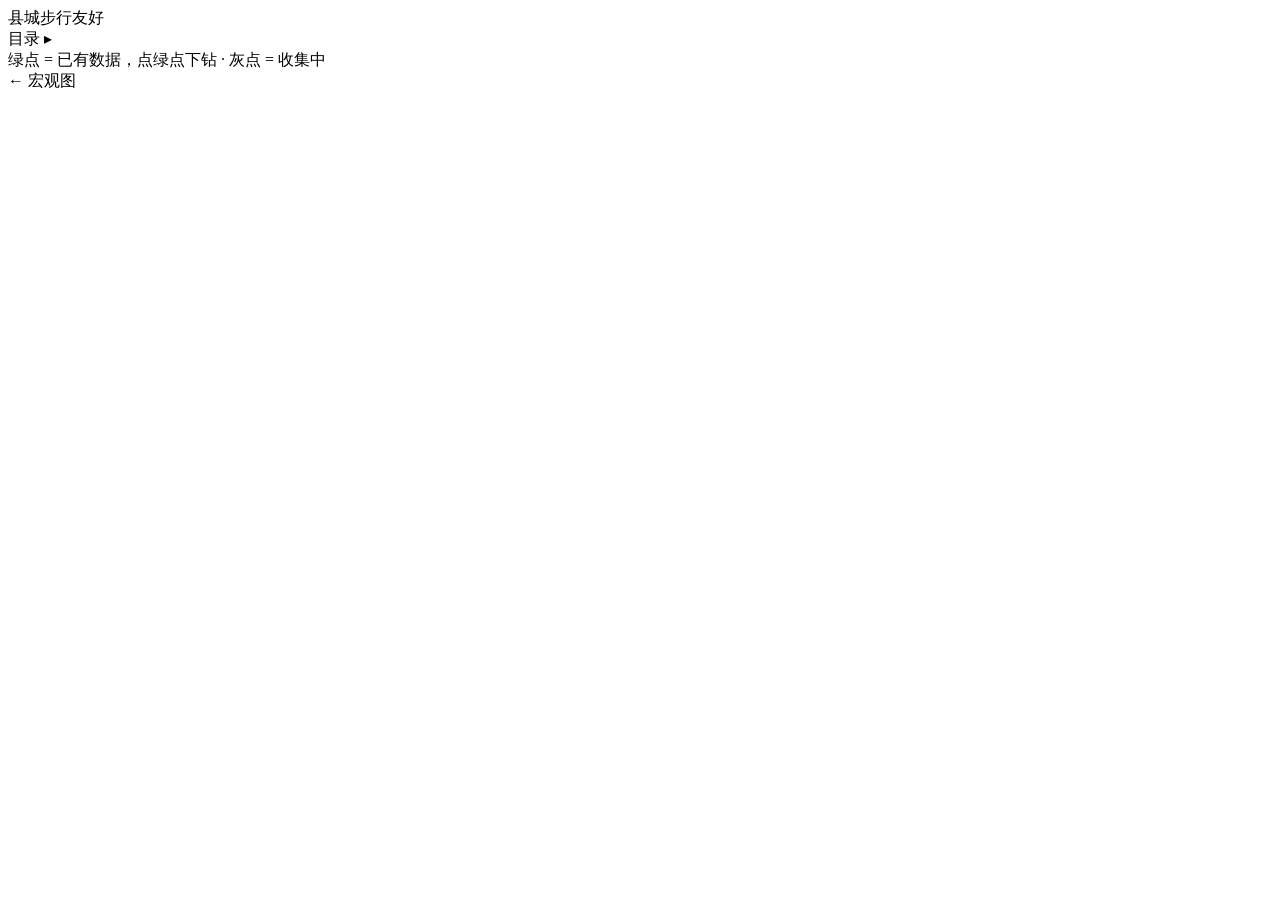
==== index.html @ d794259f "deploy index.html" ====
<!doctype html>
<html lang="zh">
<head>
<meta charset="utf-8">
<meta name="viewport" content="width=device-width,initial-scale=1">
<title>县城步行友好 · 宏观图</title>
<link rel="stylesheet" href="css/style.css">
<script src="https://map.qq.com/api/gljs?v=1.exp&key=__KEY__"></script>
</head>
<body>
<div id="map"></div>

<!-- 宏观图：极简标题 + 省份筛选（半透明、小字） -->
<div id="chip" class="overview-ui">
  <span class="t">县城步行友好</span>
  <span id="provtabs"></span>
</div>

<!-- 宏观图：极简密集目录（可收起，横向滚动不换行） -->
<div id="dir" class="overview-ui">
  <span id="dirtoggle" class="dt">目录 ▸</span>
  <div id="dirlist"></div>
</div>

<div id="hint" class="overview-ui">绿点 = 已有数据，点绿点下钻 · 灰点 = 收集中</div>

<!-- 详情：返回宏观图 -->
<div id="back" class="detail-ui">← 宏观图</div>

<!-- 详情：右下角小卡片 -->
<div id="detailcard" class="detail-ui"></div>

<!-- 悬浮名称提示 -->
<div id="tip"></div>

<script src="config.local.js"></script>
<script src="data_bundle.js"></script>
<script src="app.js"></script>
</body>
</html>
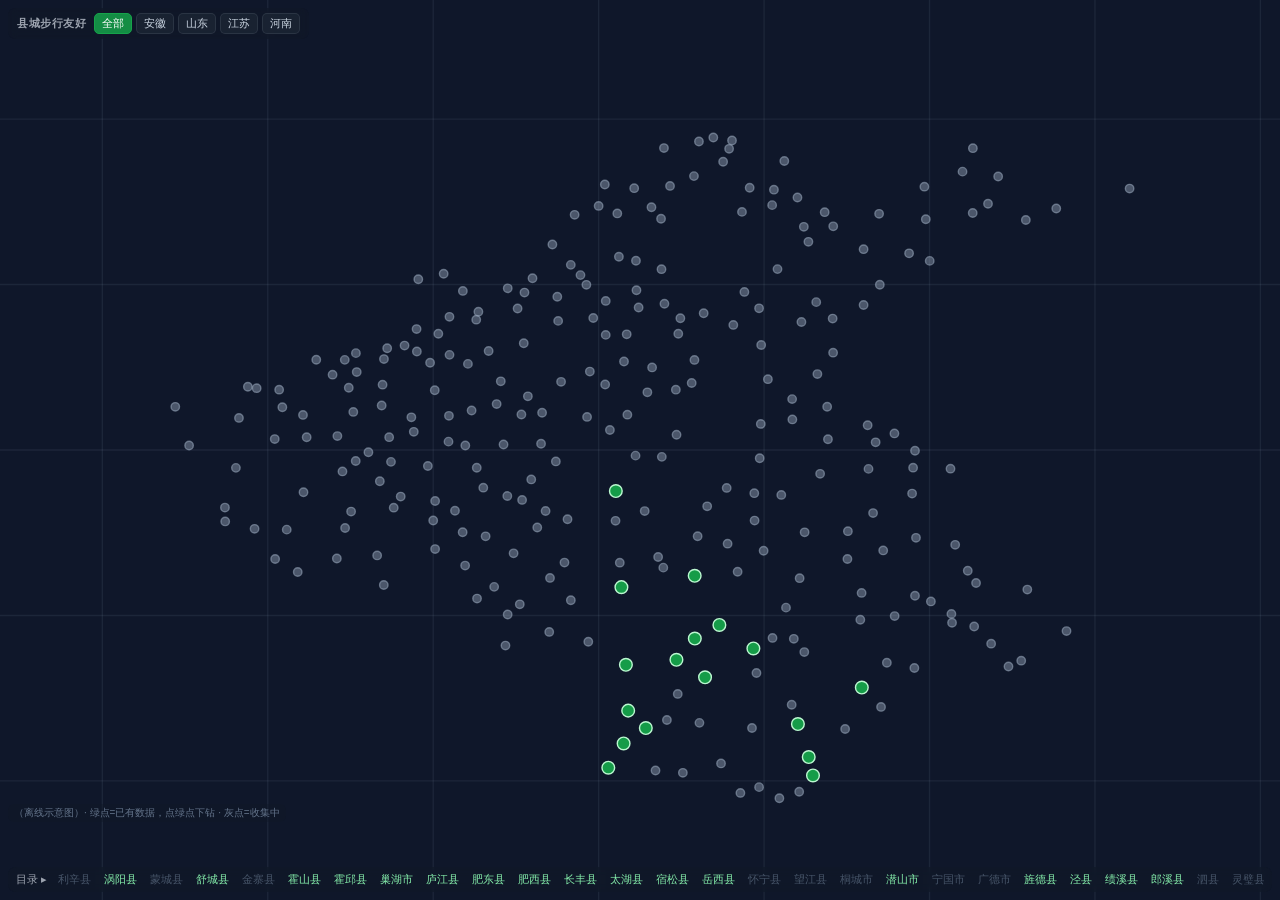
==== commit d784586e: "deploy index.html" ====
--- a/index.html
+++ b/index.html
@@ -5,7 +5,8 @@
 <meta name="viewport" content="width=device-width,initial-scale=1">
 <title>县城步行友好 · 宏观图</title>
 <link rel="stylesheet" href="css/style.css">
-<script src="https://map.qq.com/api/gljs?v=1.exp&key=__KEY__"></script>
+<link rel="stylesheet" href="vendor/maplibre-gl.css">
+<script src="vendor/maplibre-gl.js"></script>
 </head>
 <body>
 <div id="map"></div>
--- a/css/style.css
+++ b/css/style.css
@@ -0,0 +1,39 @@
+*{box-sizing:border-box;margin:0;padding:0}
+html,body,#map{height:100%;width:100%}
+body{font-family:-apple-system,"PingFang SC","Microsoft YaHei",sans-serif;background:#0f172a;color:#e5e7eb;overflow:hidden}
+#map{position:absolute;inset:0}
+.overview-ui,.detail-ui{position:absolute;z-index:10}
+.detail-ui{display:none}
+body.detail .detail-ui{display:block}
+body.detail .overview-ui{display:none}
+
+/* 顶部：标题 + 省份筛选，极简半透明 */
+#chip{top:8px;left:8px;display:flex;align-items:center;gap:8px;background:rgba(17,24,39,.55);backdrop-filter:blur(4px);padding:5px 9px;border-radius:8px;font-size:11px}
+#chip .t{color:#9ca3af;font-weight:600;letter-spacing:.5px}
+#provtabs{display:flex;gap:4px}
+#provtabs button{background:rgba(31,41,55,.7);color:#cbd5e1;border:1px solid rgba(55,65,81,.6);border-radius:5px;padding:2px 7px;font-size:11px;cursor:pointer}
+#provtabs button.active{background:rgba(22,163,74,.85);border-color:#16a34a;color:#fff}
+
+/* 底部：密集目录，横向滚动不换行，小字、不起眼 */
+#dir{bottom:8px;left:8px;right:8px;background:rgba(17,24,39,.5);backdrop-filter:blur(4px);border-radius:8px;padding:4px 8px;display:flex;align-items:center;gap:6px;max-height:62px}
+#dirtoggle{color:#9ca3af;cursor:pointer;white-space:nowrap;user-select:none;font-size:11px}
+#dirlist{display:flex;gap:3px;overflow-x:auto;white-space:nowrap;flex:1;scrollbar-width:thin}
+#dirlist .c{color:#94a3b8;padding:1px 5px;border-radius:4px;cursor:pointer;font-size:11px}
+#dirlist .c.on{color:#86efac}
+#dirlist .c.off{color:#475569}
+#dirlist .c:hover{background:rgba(55,65,81,.7)}
+#dir.collapsed #dirlist{display:none}
+
+#hint{bottom:78px;left:8px;color:#64748b;font-size:10px;background:rgba(17,24,39,.4);padding:2px 6px;border-radius:6px}
+
+#back{top:8px;left:8px;background:rgba(17,24,39,.65);padding:4px 10px;border-radius:8px;font-size:11px;cursor:pointer;color:#cbd5e1}
+
+#detailcard{bottom:8px;right:8px;background:rgba(17,24,39,.72);backdrop-filter:blur(6px);border:1px solid rgba(55,65,81,.5);border-radius:10px;padding:10px 12px;font-size:11px;min-width:158px;max-width:240px}
+#detailcard h2{font-size:14px;margin-bottom:1px}
+#detailcard .meta{color:#94a3b8;font-size:10px;margin-bottom:6px}
+#detailcard .kv{display:flex;gap:12px}
+#detailcard .kv .b .k{color:#94a3b8;font-size:10px}
+#detailcard .kv .b .v{font-size:15px;font-weight:600}
+#detailcard .warn{margin-top:6px;background:rgba(66,32,6,.7);border:1px solid #854d0e;color:#fcd34d;padding:5px 7px;border-radius:6px;font-size:10px;line-height:1.4}
+
+#tip{position:absolute;z-index:20;pointer-events:none;background:rgba(0,0,0,.78);color:#fff;font-size:11px;padding:2px 6px;border-radius:5px;display:none;transform:translate(-50%,-150%)}
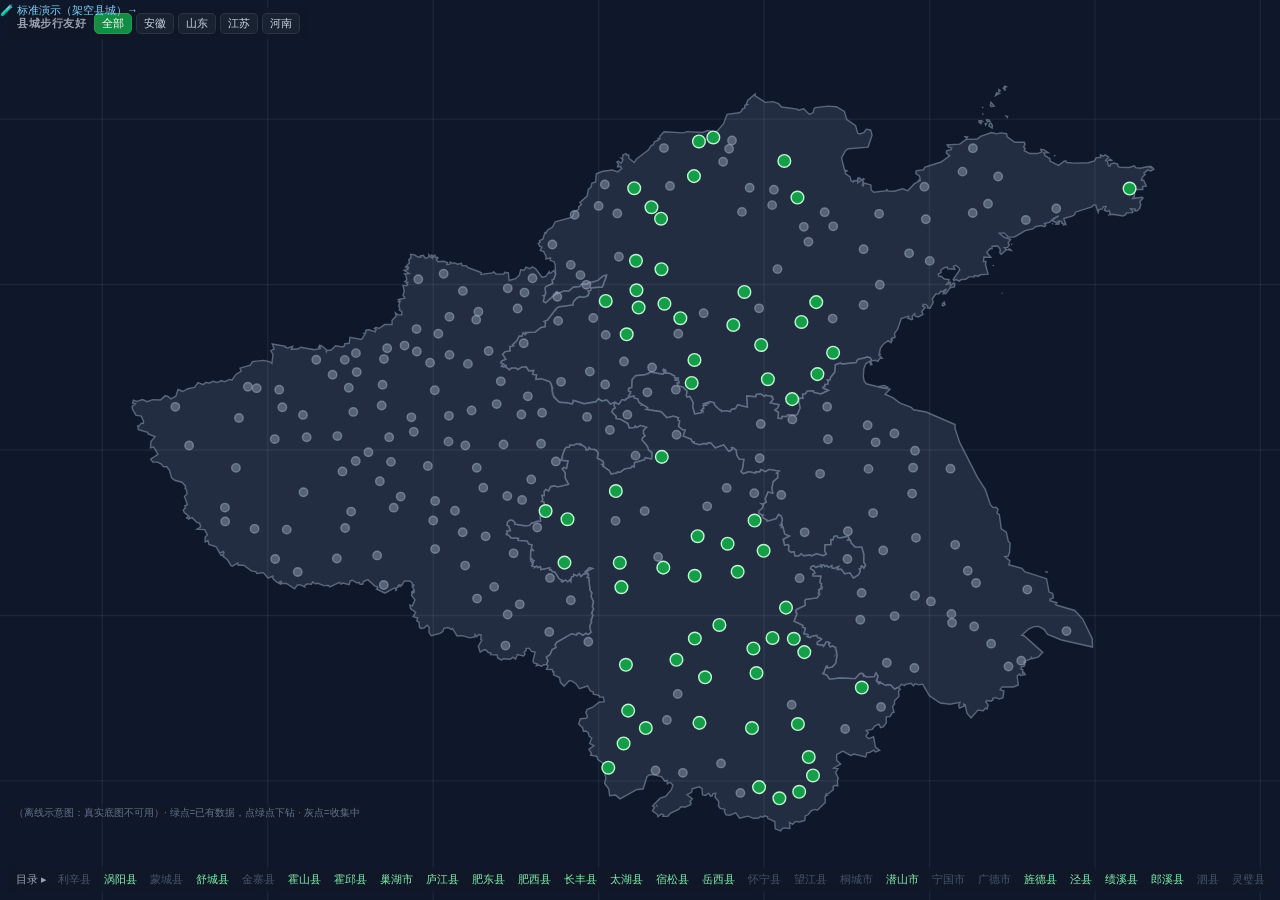
==== commit b56cd113: "deploy index.html" ====
--- a/index.html
+++ b/index.html
@@ -25,11 +25,17 @@
 
 <div id="hint" class="overview-ui">绿点 = 已有数据，点绿点下钻 · 灰点 = 收集中</div>
 
+<!-- 宏观图：标准演示入口（架空县城，纯演示） -->
+<div id="demolink" class="overview-ui"><a href="demo.html" style="color:#7dd3fc;text-decoration:none;font-size:11px">🧪 标准演示（架空县城）→</a></div>
+
 <!-- 详情：返回宏观图 -->
 <div id="back" class="detail-ui">← 宏观图</div>
 
 <!-- 详情：右下角小卡片 -->
 <div id="detailcard" class="detail-ui"></div>
+
+<!-- 详情：路网好走度图例（红→黄→绿） -->
+<div id="roadlegend" class="roadlegend detail-ui"></div>
 
 <!-- 悬浮名称提示 -->
 <div id="tip"></div>
--- a/css/style.css
+++ b/css/style.css
@@ -6,6 +6,8 @@
 .detail-ui{display:none}
 body.detail .detail-ui{display:block}
 body.detail .overview-ui{display:none}
+/* 覆盖 #chip/#dir 等带 ID 的 overview 控件的 display 规则 */
+body.detail #chip, body.detail #dir, body.detail #hint { display:none !important }
 
 /* 顶部：标题 + 省份筛选，极简半透明 */
 #chip{top:8px;left:8px;display:flex;align-items:center;gap:8px;background:rgba(17,24,39,.55);backdrop-filter:blur(4px);padding:5px 9px;border-radius:8px;font-size:11px}
@@ -35,5 +37,9 @@
 #detailcard .kv .b .k{color:#94a3b8;font-size:10px}
 #detailcard .kv .b .v{font-size:15px;font-weight:600}
 #detailcard .warn{margin-top:6px;background:rgba(66,32,6,.7);border:1px solid #854d0e;color:#fcd34d;padding:5px 7px;border-radius:6px;font-size:10px;line-height:1.4}
+/* 下一个县城：卡片底部，低调小字，hover 才亮（不起眼位置） */
+#detailcard .nextrow{margin-top:7px;padding-top:5px;border-top:1px solid rgba(55,65,81,.5)}
+#detailcard .nextc{display:inline-block;color:#475569;font-size:10px;cursor:pointer;letter-spacing:.5px;user-select:none}
+#detailcard .nextc:hover{color:#86efac}
 
 #tip{position:absolute;z-index:20;pointer-events:none;background:rgba(0,0,0,.78);color:#fff;font-size:11px;padding:2px 6px;border-radius:5px;display:none;transform:translate(-50%,-150%)}
--- a/vendor/maplibre-gl.css
+++ b/vendor/maplibre-gl.css
@@ -0,0 +1 @@
+.maplibregl-map{font:12px/20px Helvetica Neue,Arial,Helvetica,sans-serif;overflow:hidden;position:relative;-webkit-tap-highlight-color:rgb(0 0 0/0)}.maplibregl-canvas{left:0;position:absolute;top:0}.maplibregl-map:fullscreen{height:100%;width:100%}.maplibregl-ctrl-group button.maplibregl-ctrl-compass{touch-action:none}.maplibregl-canvas-container.maplibregl-interactive,.maplibregl-ctrl-group button.maplibregl-ctrl-compass{cursor:grab;-webkit-user-select:none;-moz-user-select:none;user-select:none}.maplibregl-canvas-container.maplibregl-interactive.maplibregl-track-pointer{cursor:pointer}.maplibregl-canvas-container.maplibregl-interactive:active,.maplibregl-ctrl-group button.maplibregl-ctrl-compass:active{cursor:grabbing}.maplibregl-canvas-container.maplibregl-touch-zoom-rotate,.maplibregl-canvas-container.maplibregl-touch-zoom-rotate .maplibregl-canvas{touch-action:pan-x pan-y}.maplibregl-canvas-container.maplibregl-touch-drag-pan,.maplibregl-canvas-container.maplibregl-touch-drag-pan .maplibregl-canvas{touch-action:pinch-zoom}.maplibregl-canvas-container.maplibregl-touch-zoom-rotate.maplibregl-touch-drag-pan,.maplibregl-canvas-container.maplibregl-touch-zoom-rotate.maplibregl-touch-drag-pan .maplibregl-canvas{touch-action:none}.maplibregl-canvas-container.maplibregl-touch-drag-pan.maplibregl-cooperative-gestures,.maplibregl-canvas-container.maplibregl-touch-drag-pan.maplibregl-cooperative-gestures .maplibregl-canvas{touch-action:pan-x pan-y}.maplibregl-ctrl-bottom-left,.maplibregl-ctrl-bottom-right,.maplibregl-ctrl-top-left,.maplibregl-ctrl-top-right{pointer-events:none;position:absolute;z-index:2}.maplibregl-ctrl-top-left{left:0;top:0}.maplibregl-ctrl-top-right{right:0;top:0}.maplibregl-ctrl-bottom-left{bottom:0;left:0}.maplibregl-ctrl-bottom-right{bottom:0;right:0}.maplibregl-ctrl{clear:both;pointer-events:auto;transform:translate(0)}.maplibregl-ctrl-top-left .maplibregl-ctrl{float:left;margin:10px 0 0 10px}.maplibregl-ctrl-top-right .maplibregl-ctrl{float:right;margin:10px 10px 0 0}.maplibregl-ctrl-bottom-left .maplibregl-ctrl{float:left;margin:0 0 10px 10px}.maplibregl-ctrl-bottom-right .maplibregl-ctrl{float:right;margin:0 10px 10px 0}.maplibregl-ctrl-group{background:#fff;border-radius:4px}.maplibregl-ctrl-group:not(:empty){box-shadow:0 0 0 2px rgba(0,0,0,.1)}@media (forced-colors:active){.maplibregl-ctrl-group:not(:empty){box-shadow:0 0 0 2px ButtonText}}.maplibregl-ctrl-group button{background-color:transparent;border:0;box-sizing:border-box;cursor:pointer;display:block;height:29px;outline:none;padding:0;width:29px}.maplibregl-ctrl-group button+button{border-top:1px solid #ddd}.maplibregl-ctrl button .maplibregl-ctrl-icon{background-position:50%;background-repeat:no-repeat;display:block;height:100%;width:100%}@media (forced-colors:active){.maplibregl-ctrl-icon{background-color:transparent}.maplibregl-ctrl-group button+button{border-top:1px solid ButtonText}}.maplibregl-ctrl button::-moz-focus-inner{border:0;padding:0}.maplibregl-ctrl-attrib-button:focus,.maplibregl-ctrl-group button:focus{box-shadow:0 0 2px 2px #0096ff}.maplibregl-ctrl button:disabled{cursor:not-allowed}.maplibregl-ctrl button:disabled .maplibregl-ctrl-icon{opacity:.25}.maplibregl-ctrl button:not(:disabled):hover{background-color:rgb(0 0 0/5%)}.maplibregl-ctrl-group button:focus:focus-visible{box-shadow:0 0 2px 2px #0096ff}.maplibregl-ctrl-group button:focus:not(:focus-visible){box-shadow:none}.maplibregl-ctrl-group button:focus:first-child{border-radius:4px 4px 0 0}.maplibregl-ctrl-group button:focus:last-child{border-radius:0 0 4px 4px}.maplibregl-ctrl-group button:focus:only-child{border-radius:inherit}.maplibregl-ctrl button.maplibregl-ctrl-zoom-out .maplibregl-ctrl-icon{background-image:url("data:image/svg+xml;charset=utf-8,%3Csvg xmlns='http://www.w3.org/2000/svg' width='29' height='29' fill='%23333' viewBox='0 0 29 29'%3E%3Cpath d='M10 13c-.75 0-1.5.75-1.5 1.5S9.25 16 10 16h9c.75 0 1.5-.75 1.5-1.5S19.75 13 19 13z'/%3E%3C/svg%3E")}.maplibregl-ctrl button.maplibregl-ctrl-zoom-in .maplibregl-ctrl-icon{background-image:url("data:image/svg+xml;charset=utf-8,%3Csvg xmlns='http://www.w3.org/2000/svg' width='29' height='29' fill='%23333' viewBox='0 0 29 29'%3E%3Cpath d='M14.5 8.5c-.75 0-1.5.75-1.5 1.5v3h-3c-.75 0-1.5.75-1.5 1.5S9.25 16 10 16h3v3c0 .75.75 1.5 1.5 1.5S16 19.75 16 19v-3h3c.75 0 1.5-.75 1.5-1.5S19.75 13 19 13h-3v-3c0-.75-.75-1.5-1.5-1.5'/%3E%3C/svg%3E")}@media (forced-colors:active){.maplibregl-ctrl button.maplibregl-ctrl-zoom-out .maplibregl-ctrl-icon{background-image:url("data:image/svg+xml;charset=utf-8,%3Csvg xmlns='http://www.w3.org/2000/svg' width='29' height='29' fill='%23fff' viewBox='0 0 29 29'%3E%3Cpath d='M10 13c-.75 0-1.5.75-1.5 1.5S9.25 16 10 16h9c.75 0 1.5-.75 1.5-1.5S19.75 13 19 13z'/%3E%3C/svg%3E")}.maplibregl-ctrl button.maplibregl-ctrl-zoom-in .maplibregl-ctrl-icon{background-image:url("data:image/svg+xml;charset=utf-8,%3Csvg xmlns='http://www.w3.org/2000/svg' width='29' height='29' fill='%23fff' viewBox='0 0 29 29'%3E%3Cpath d='M14.5 8.5c-.75 0-1.5.75-1.5 1.5v3h-3c-.75 0-1.5.75-1.5 1.5S9.25 16 10 16h3v3c0 .75.75 1.5 1.5 1.5S16 19.75 16 19v-3h3c.75 0 1.5-.75 1.5-1.5S19.75 13 19 13h-3v-3c0-.75-.75-1.5-1.5-1.5'/%3E%3C/svg%3E")}}@media (forced-colors:active) and (prefers-color-scheme:light){.maplibregl-ctrl button.maplibregl-ctrl-zoom-out .maplibregl-ctrl-icon{background-image:url("data:image/svg+xml;charset=utf-8,%3Csvg xmlns='http://www.w3.org/2000/svg' width='29' height='29' viewBox='0 0 29 29'%3E%3Cpath d='M10 13c-.75 0-1.5.75-1.5 1.5S9.25 16 10 16h9c.75 0 1.5-.75 1.5-1.5S19.75 13 19 13z'/%3E%3C/svg%3E")}.maplibregl-ctrl button.maplibregl-ctrl-zoom-in .maplibregl-ctrl-icon{background-image:url("data:image/svg+xml;charset=utf-8,%3Csvg xmlns='http://www.w3.org/2000/svg' width='29' height='29' viewBox='0 0 29 29'%3E%3Cpath d='M14.5 8.5c-.75 0-1.5.75-1.5 1.5v3h-3c-.75 0-1.5.75-1.5 1.5S9.25 16 10 16h3v3c0 .75.75 1.5 1.5 1.5S16 19.75 16 19v-3h3c.75 0 1.5-.75 1.5-1.5S19.75 13 19 13h-3v-3c0-.75-.75-1.5-1.5-1.5'/%3E%3C/svg%3E")}}.maplibregl-ctrl button.maplibregl-ctrl-fullscreen .maplibregl-ctrl-icon{background-image:url("data:image/svg+xml;charset=utf-8,%3Csvg xmlns='http://www.w3.org/2000/svg' width='29' height='29' fill='%23333' viewBox='0 0 29 29'%3E%3Cpath d='M24 16v5.5c0 1.75-.75 2.5-2.5 2.5H16v-1l3-1.5-4-5.5 1-1 5.5 4 1.5-3zM6 16l1.5 3 5.5-4 1 1-4 5.5 3 1.5v1H7.5C5.75 24 5 23.25 5 21.5V16zm7-11v1l-3 1.5 4 5.5-1 1-5.5-4L6 13H5V7.5C5 5.75 5.75 5 7.5 5zm11 2.5c0-1.75-.75-2.5-2.5-2.5H16v1l3 1.5-4 5.5 1 1 5.5-4 1.5 3h1z'/%3E%3C/svg%3E")}.maplibregl-ctrl button.maplibregl-ctrl-shrink .maplibregl-ctrl-icon{background-image:url("data:image/svg+xml;charset=utf-8,%3Csvg xmlns='http://www.w3.org/2000/svg' width='29' height='29' viewBox='0 0 29 29'%3E%3Cpath d='M18.5 16c-1.75 0-2.5.75-2.5 2.5V24h1l1.5-3 5.5 4 1-1-4-5.5 3-1.5v-1zM13 18.5c0-1.75-.75-2.5-2.5-2.5H5v1l3 1.5L4 24l1 1 5.5-4 1.5 3h1zm3-8c0 1.75.75 2.5 2.5 2.5H24v-1l-3-1.5L25 5l-1-1-5.5 4L17 5h-1zM10.5 13c1.75 0 2.5-.75 2.5-2.5V5h-1l-1.5 3L5 4 4 5l4 5.5L5 12v1z'/%3E%3C/svg%3E")}@media (forced-colors:active){.maplibregl-ctrl button.maplibregl-ctrl-fullscreen .maplibregl-ctrl-icon{background-image:url("data:image/svg+xml;charset=utf-8,%3Csvg xmlns='http://www.w3.org/2000/svg' width='29' height='29' fill='%23fff' viewBox='0 0 29 29'%3E%3Cpath d='M24 16v5.5c0 1.75-.75 2.5-2.5 2.5H16v-1l3-1.5-4-5.5 1-1 5.5 4 1.5-3zM6 16l1.5 3 5.5-4 1 1-4 5.5 3 1.5v1H7.5C5.75 24 5 23.25 5 21.5V16zm7-11v1l-3 1.5 4 5.5-1 1-5.5-4L6 13H5V7.5C5 5.75 5.75 5 7.5 5zm11 2.5c0-1.75-.75-2.5-2.5-2.5H16v1l3 1.5-4 5.5 1 1 5.5-4 1.5 3h1z'/%3E%3C/svg%3E")}.maplibregl-ctrl button.maplibregl-ctrl-shrink .maplibregl-ctrl-icon{background-image:url("data:image/svg+xml;charset=utf-8,%3Csvg xmlns='http://www.w3.org/2000/svg' width='29' height='29' fill='%23fff' viewBox='0 0 29 29'%3E%3Cpath d='M18.5 16c-1.75 0-2.5.75-2.5 2.5V24h1l1.5-3 5.5 4 1-1-4-5.5 3-1.5v-1zM13 18.5c0-1.75-.75-2.5-2.5-2.5H5v1l3 1.5L4 24l1 1 5.5-4 1.5 3h1zm3-8c0 1.75.75 2.5 2.5 2.5H24v-1l-3-1.5L25 5l-1-1-5.5 4L17 5h-1zM10.5 13c1.75 0 2.5-.75 2.5-2.5V5h-1l-1.5 3L5 4 4 5l4 5.5L5 12v1z'/%3E%3C/svg%3E")}}@media (forced-colors:active) and (prefers-color-scheme:light){.maplibregl-ctrl button.maplibregl-ctrl-fullscreen .maplibregl-ctrl-icon{background-image:url("data:image/svg+xml;charset=utf-8,%3Csvg xmlns='http://www.w3.org/2000/svg' width='29' height='29' viewBox='0 0 29 29'%3E%3Cpath d='M24 16v5.5c0 1.75-.75 2.5-2.5 2.5H16v-1l3-1.5-4-5.5 1-1 5.5 4 1.5-3zM6 16l1.5 3 5.5-4 1 1-4 5.5 3 1.5v1H7.5C5.75 24 5 23.25 5 21.5V16zm7-11v1l-3 1.5 4 5.5-1 1-5.5-4L6 13H5V7.5C5 5.75 5.75 5 7.5 5zm11 2.5c0-1.75-.75-2.5-2.5-2.5H16v1l3 1.5-4 5.5 1 1 5.5-4 1.5 3h1z'/%3E%3C/svg%3E")}.maplibregl-ctrl button.maplibregl-ctrl-shrink .maplibregl-ctrl-icon{background-image:url("data:image/svg+xml;charset=utf-8,%3Csvg xmlns='http://www.w3.org/2000/svg' width='29' height='29' viewBox='0 0 29 29'%3E%3Cpath d='M18.5 16c-1.75 0-2.5.75-2.5 2.5V24h1l1.5-3 5.5 4 1-1-4-5.5 3-1.5v-1zM13 18.5c0-1.75-.75-2.5-2.5-2.5H5v1l3 1.5L4 24l1 1 5.5-4 1.5 3h1zm3-8c0 1.75.75 2.5 2.5 2.5H24v-1l-3-1.5L25 5l-1-1-5.5 4L17 5h-1zM10.5 13c1.75 0 2.5-.75 2.5-2.5V5h-1l-1.5 3L5 4 4 5l4 5.5L5 12v1z'/%3E%3C/svg%3E")}}.maplibregl-ctrl button.maplibregl-ctrl-compass .maplibregl-ctrl-icon{background-image:url("data:image/svg+xml;charset=utf-8,%3Csvg xmlns='http://www.w3.org/2000/svg' width='29' height='29' fill='%23333' viewBox='0 0 29 29'%3E%3Cpath d='m10.5 14 4-8 4 8z'/%3E%3Cpath fill='%23ccc' d='m10.5 16 4 8 4-8z'/%3E%3C/svg%3E")}@media (forced-colors:active){.maplibregl-ctrl button.maplibregl-ctrl-compass .maplibregl-ctrl-icon{background-image:url("data:image/svg+xml;charset=utf-8,%3Csvg xmlns='http://www.w3.org/2000/svg' width='29' height='29' fill='%23fff' viewBox='0 0 29 29'%3E%3Cpath d='m10.5 14 4-8 4 8z'/%3E%3Cpath fill='%23ccc' d='m10.5 16 4 8 4-8z'/%3E%3C/svg%3E")}}@media (forced-colors:active) and (prefers-color-scheme:light){.maplibregl-ctrl button.maplibregl-ctrl-compass .maplibregl-ctrl-icon{background-image:url("data:image/svg+xml;charset=utf-8,%3Csvg xmlns='http://www.w3.org/2000/svg' width='29' height='29' viewBox='0 0 29 29'%3E%3Cpath d='m10.5 14 4-8 4 8z'/%3E%3Cpath fill='%23ccc' d='m10.5 16 4 8 4-8z'/%3E%3C/svg%3E")}}.maplibregl-ctrl button.maplibregl-ctrl-terrain .maplibregl-ctrl-icon{background-image:url("data:image/svg+xml;charset=utf-8,%3Csvg xmlns='http://www.w3.org/2000/svg' width='22' height='22' fill='%23333' viewBox='0 0 22 22'%3E%3Cpath d='m1.754 13.406 4.453-4.851 3.09 3.09 3.281 3.277.969-.969-3.309-3.312 3.844-4.121 6.148 6.886h1.082v-.855l-7.207-8.07-4.84 5.187L6.169 6.57l-5.48 5.965v.871ZM.688 16.844h20.625v1.375H.688Zm0 0'/%3E%3C/svg%3E")}.maplibregl-ctrl button.maplibregl-ctrl-terrain-enabled .maplibregl-ctrl-icon{background-image:url("data:image/svg+xml;charset=utf-8,%3Csvg xmlns='http://www.w3.org/2000/svg' width='22' height='22' fill='%2333b5e5' viewBox='0 0 22 22'%3E%3Cpath d='m1.754 13.406 4.453-4.851 3.09 3.09 3.281 3.277.969-.969-3.309-3.312 3.844-4.121 6.148 6.886h1.082v-.855l-7.207-8.07-4.84 5.187L6.169 6.57l-5.48 5.965v.871ZM.688 16.844h20.625v1.375H.688Zm0 0'/%3E%3C/svg%3E")}.maplibregl-ctrl button.maplibregl-ctrl-geolocate .maplibregl-ctrl-icon{background-image:url("data:image/svg+xml;charset=utf-8,%3Csvg xmlns='http://www.w3.org/2000/svg' width='29' height='29' fill='%23333' viewBox='0 0 20 20'%3E%3Cpath d='M10 4C9 4 9 5 9 5v.1A5 5 0 0 0 5.1 9H5s-1 0-1 1 1 1 1 1h.1A5 5 0 0 0 9 14.9v.1s0 1 1 1 1-1 1-1v-.1a5 5 0 0 0 3.9-3.9h.1s1 0 1-1-1-1-1-1h-.1A5 5 0 0 0 11 5.1V5s0-1-1-1m0 2.5a3.5 3.5 0 1 1 0 7 3.5 3.5 0 1 1 0-7'/%3E%3Ccircle cx='10' cy='10' r='2'/%3E%3C/svg%3E")}.maplibregl-ctrl button.maplibregl-ctrl-geolocate:disabled .maplibregl-ctrl-icon{background-image:url("data:image/svg+xml;charset=utf-8,%3Csvg xmlns='http://www.w3.org/2000/svg' width='29' height='29' fill='%23aaa' viewBox='0 0 20 20'%3E%3Cpath d='M10 4C9 4 9 5 9 5v.1A5 5 0 0 0 5.1 9H5s-1 0-1 1 1 1 1 1h.1A5 5 0 0 0 9 14.9v.1s0 1 1 1 1-1 1-1v-.1a5 5 0 0 0 3.9-3.9h.1s1 0 1-1-1-1-1-1h-.1A5 5 0 0 0 11 5.1V5s0-1-1-1m0 2.5a3.5 3.5 0 1 1 0 7 3.5 3.5 0 1 1 0-7'/%3E%3Ccircle cx='10' cy='10' r='2'/%3E%3Cpath fill='red' d='m14 5 1 1-9 9-1-1z'/%3E%3C/svg%3E")}.maplibregl-ctrl button.maplibregl-ctrl-geolocate.maplibregl-ctrl-geolocate-active .maplibregl-ctrl-icon{background-image:url("data:image/svg+xml;charset=utf-8,%3Csvg xmlns='http://www.w3.org/2000/svg' width='29' height='29' fill='%2333b5e5' viewBox='0 0 20 20'%3E%3Cpath d='M10 4C9 4 9 5 9 5v.1A5 5 0 0 0 5.1 9H5s-1 0-1 1 1 1 1 1h.1A5 5 0 0 0 9 14.9v.1s0 1 1 1 1-1 1-1v-.1a5 5 0 0 0 3.9-3.9h.1s1 0 1-1-1-1-1-1h-.1A5 5 0 0 0 11 5.1V5s0-1-1-1m0 2.5a3.5 3.5 0 1 1 0 7 3.5 3.5 0 1 1 0-7'/%3E%3Ccircle cx='10' cy='10' r='2'/%3E%3C/svg%3E")}.maplibregl-ctrl button.maplibregl-ctrl-geolocate.maplibregl-ctrl-geolocate-active-error .maplibregl-ctrl-icon{background-image:url("data:image/svg+xml;charset=utf-8,%3Csvg xmlns='http://www.w3.org/2000/svg' width='29' height='29' fill='%23e58978' viewBox='0 0 20 20'%3E%3Cpath d='M10 4C9 4 9 5 9 5v.1A5 5 0 0 0 5.1 9H5s-1 0-1 1 1 1 1 1h.1A5 5 0 0 0 9 14.9v.1s0 1 1 1 1-1 1-1v-.1a5 5 0 0 0 3.9-3.9h.1s1 0 1-1-1-1-1-1h-.1A5 5 0 0 0 11 5.1V5s0-1-1-1m0 2.5a3.5 3.5 0 1 1 0 7 3.5 3.5 0 1 1 0-7'/%3E%3Ccircle cx='10' cy='10' r='2'/%3E%3C/svg%3E")}.maplibregl-ctrl button.maplibregl-ctrl-geolocate.maplibregl-ctrl-geolocate-background .maplibregl-ctrl-icon{background-image:url("data:image/svg+xml;charset=utf-8,%3Csvg xmlns='http://www.w3.org/2000/svg' width='29' height='29' fill='%2333b5e5' viewBox='0 0 20 20'%3E%3Cpath d='M10 4C9 4 9 5 9 5v.1A5 5 0 0 0 5.1 9H5s-1 0-1 1 1 1 1 1h.1A5 5 0 0 0 9 14.9v.1s0 1 1 1 1-1 1-1v-.1a5 5 0 0 0 3.9-3.9h.1s1 0 1-1-1-1-1-1h-.1A5 5 0 0 0 11 5.1V5s0-1-1-1m0 2.5a3.5 3.5 0 1 1 0 7 3.5 3.5 0 1 1 0-7'/%3E%3C/svg%3E")}.maplibregl-ctrl button.maplibregl-ctrl-geolocate.maplibregl-ctrl-geolocate-background-error .maplibregl-ctrl-icon{background-image:url("data:image/svg+xml;charset=utf-8,%3Csvg xmlns='http://www.w3.org/2000/svg' width='29' height='29' fill='%23e54e33' viewBox='0 0 20 20'%3E%3Cpath d='M10 4C9 4 9 5 9 5v.1A5 5 0 0 0 5.1 9H5s-1 0-1 1 1 1 1 1h.1A5 5 0 0 0 9 14.9v.1s0 1 1 1 1-1 1-1v-.1a5 5 0 0 0 3.9-3.9h.1s1 0 1-1-1-1-1-1h-.1A5 5 0 0 0 11 5.1V5s0-1-1-1m0 2.5a3.5 3.5 0 1 1 0 7 3.5 3.5 0 1 1 0-7'/%3E%3C/svg%3E")}.maplibregl-ctrl button.maplibregl-ctrl-geolocate.maplibregl-ctrl-geolocate-waiting .maplibregl-ctrl-icon{animation:maplibregl-spin 2s linear infinite}@media (forced-colors:active){.maplibregl-ctrl button.maplibregl-ctrl-geolocate .maplibregl-ctrl-icon{background-image:url("data:image/svg+xml;charset=utf-8,%3Csvg xmlns='http://www.w3.org/2000/svg' width='29' height='29' fill='%23fff' viewBox='0 0 20 20'%3E%3Cpath d='M10 4C9 4 9 5 9 5v.1A5 5 0 0 0 5.1 9H5s-1 0-1 1 1 1 1 1h.1A5 5 0 0 0 9 14.9v.1s0 1 1 1 1-1 1-1v-.1a5 5 0 0 0 3.9-3.9h.1s1 0 1-1-1-1-1-1h-.1A5 5 0 0 0 11 5.1V5s0-1-1-1m0 2.5a3.5 3.5 0 1 1 0 7 3.5 3.5 0 1 1 0-7'/%3E%3Ccircle cx='10' cy='10' r='2'/%3E%3C/svg%3E")}.maplibregl-ctrl button.maplibregl-ctrl-geolocate:disabled .maplibregl-ctrl-icon{background-image:url("data:image/svg+xml;charset=utf-8,%3Csvg xmlns='http://www.w3.org/2000/svg' width='29' height='29' fill='%23999' viewBox='0 0 20 20'%3E%3Cpath d='M10 4C9 4 9 5 9 5v.1A5 5 0 0 0 5.1 9H5s-1 0-1 1 1 1 1 1h.1A5 5 0 0 0 9 14.9v.1s0 1 1 1 1-1 1-1v-.1a5 5 0 0 0 3.9-3.9h.1s1 0 1-1-1-1-1-1h-.1A5 5 0 0 0 11 5.1V5s0-1-1-1m0 2.5a3.5 3.5 0 1 1 0 7 3.5 3.5 0 1 1 0-7'/%3E%3Ccircle cx='10' cy='10' r='2'/%3E%3Cpath fill='red' d='m14 5 1 1-9 9-1-1z'/%3E%3C/svg%3E")}.maplibregl-ctrl button.maplibregl-ctrl-geolocate.maplibregl-ctrl-geolocate-active .maplibregl-ctrl-icon{background-image:url("data:image/svg+xml;charset=utf-8,%3Csvg xmlns='http://www.w3.org/2000/svg' width='29' height='29' fill='%2333b5e5' viewBox='0 0 20 20'%3E%3Cpath d='M10 4C9 4 9 5 9 5v.1A5 5 0 0 0 5.1 9H5s-1 0-1 1 1 1 1 1h.1A5 5 0 0 0 9 14.9v.1s0 1 1 1 1-1 1-1v-.1a5 5 0 0 0 3.9-3.9h.1s1 0 1-1-1-1-1-1h-.1A5 5 0 0 0 11 5.1V5s0-1-1-1m0 2.5a3.5 3.5 0 1 1 0 7 3.5 3.5 0 1 1 0-7'/%3E%3Ccircle cx='10' cy='10' r='2'/%3E%3C/svg%3E")}.maplibregl-ctrl button.maplibregl-ctrl-geolocate.maplibregl-ctrl-geolocate-active-error .maplibregl-ctrl-icon{background-image:url("data:image/svg+xml;charset=utf-8,%3Csvg xmlns='http://www.w3.org/2000/svg' width='29' height='29' fill='%23e58978' viewBox='0 0 20 20'%3E%3Cpath d='M10 4C9 4 9 5 9 5v.1A5 5 0 0 0 5.1 9H5s-1 0-1 1 1 1 1 1h.1A5 5 0 0 0 9 14.9v.1s0 1 1 1 1-1 1-1v-.1a5 5 0 0 0 3.9-3.9h.1s1 0 1-1-1-1-1-1h-.1A5 5 0 0 0 11 5.1V5s0-1-1-1m0 2.5a3.5 3.5 0 1 1 0 7 3.5 3.5 0 1 1 0-7'/%3E%3Ccircle cx='10' cy='10' r='2'/%3E%3C/svg%3E")}.maplibregl-ctrl button.maplibregl-ctrl-geolocate.maplibregl-ctrl-geolocate-background .maplibregl-ctrl-icon{background-image:url("data:image/svg+xml;charset=utf-8,%3Csvg xmlns='http://www.w3.org/2000/svg' width='29' height='29' fill='%2333b5e5' viewBox='0 0 20 20'%3E%3Cpath d='M10 4C9 4 9 5 9 5v.1A5 5 0 0 0 5.1 9H5s-1 0-1 1 1 1 1 1h.1A5 5 0 0 0 9 14.9v.1s0 1 1 1 1-1 1-1v-.1a5 5 0 0 0 3.9-3.9h.1s1 0 1-1-1-1-1-1h-.1A5 5 0 0 0 11 5.1V5s0-1-1-1m0 2.5a3.5 3.5 0 1 1 0 7 3.5 3.5 0 1 1 0-7'/%3E%3C/svg%3E")}.maplibregl-ctrl button.maplibregl-ctrl-geolocate.maplibregl-ctrl-geolocate-background-error .maplibregl-ctrl-icon{background-image:url("data:image/svg+xml;charset=utf-8,%3Csvg xmlns='http://www.w3.org/2000/svg' width='29' height='29' fill='%23e54e33' viewBox='0 0 20 20'%3E%3Cpath d='M10 4C9 4 9 5 9 5v.1A5 5 0 0 0 5.1 9H5s-1 0-1 1 1 1 1 1h.1A5 5 0 0 0 9 14.9v.1s0 1 1 1 1-1 1-1v-.1a5 5 0 0 0 3.9-3.9h.1s1 0 1-1-1-1-1-1h-.1A5 5 0 0 0 11 5.1V5s0-1-1-1m0 2.5a3.5 3.5 0 1 1 0 7 3.5 3.5 0 1 1 0-7'/%3E%3C/svg%3E")}}@media (forced-colors:active) and (prefers-color-scheme:light){.maplibregl-ctrl button.maplibregl-ctrl-geolocate .maplibregl-ctrl-icon{background-image:url("data:image/svg+xml;charset=utf-8,%3Csvg xmlns='http://www.w3.org/2000/svg' width='29' height='29' viewBox='0 0 20 20'%3E%3Cpath d='M10 4C9 4 9 5 9 5v.1A5 5 0 0 0 5.1 9H5s-1 0-1 1 1 1 1 1h.1A5 5 0 0 0 9 14.9v.1s0 1 1 1 1-1 1-1v-.1a5 5 0 0 0 3.9-3.9h.1s1 0 1-1-1-1-1-1h-.1A5 5 0 0 0 11 5.1V5s0-1-1-1m0 2.5a3.5 3.5 0 1 1 0 7 3.5 3.5 0 1 1 0-7'/%3E%3Ccircle cx='10' cy='10' r='2'/%3E%3C/svg%3E")}.maplibregl-ctrl button.maplibregl-ctrl-geolocate:disabled .maplibregl-ctrl-icon{background-image:url("data:image/svg+xml;charset=utf-8,%3Csvg xmlns='http://www.w3.org/2000/svg' width='29' height='29' fill='%23666' viewBox='0 0 20 20'%3E%3Cpath d='M10 4C9 4 9 5 9 5v.1A5 5 0 0 0 5.1 9H5s-1 0-1 1 1 1 1 1h.1A5 5 0 0 0 9 14.9v.1s0 1 1 1 1-1 1-1v-.1a5 5 0 0 0 3.9-3.9h.1s1 0 1-1-1-1-1-1h-.1A5 5 0 0 0 11 5.1V5s0-1-1-1m0 2.5a3.5 3.5 0 1 1 0 7 3.5 3.5 0 1 1 0-7'/%3E%3Ccircle cx='10' cy='10' r='2'/%3E%3Cpath fill='red' d='m14 5 1 1-9 9-1-1z'/%3E%3C/svg%3E")}}@keyframes maplibregl-spin{0%{transform:rotate(0deg)}to{transform:rotate(1turn)}}a.maplibregl-ctrl-logo{background-image:url("data:image/svg+xml;charset=utf-8,%3Csvg xmlns='http://www.w3.org/2000/svg' width='88' height='23' fill='none'%3E%3Cpath fill='%23000' fill-opacity='.4' fill-rule='evenodd' d='M17.408 16.796h-1.827l2.501-12.095h.198l3.324 6.533.988 2.19.988-2.19 3.258-6.533h.181l2.6 12.095h-1.81l-1.218-5.644-.362-1.71-.658 1.71-2.929 5.644h-.098l-2.914-5.644-.757-1.71-.345 1.71zm1.958-3.42-.726 3.663a1.255 1.255 0 0 1-1.232 1.011h-1.827a1.255 1.255 0 0 1-1.229-1.509l2.501-12.095a1.255 1.255 0 0 1 1.23-1.001h.197a1.25 1.25 0 0 1 1.12.685l3.19 6.273 3.125-6.263a1.25 1.25 0 0 1 1.123-.695h.181a1.255 1.255 0 0 1 1.227.991l1.443 6.71a5 5 0 0 1 .314-.787l.009-.016a4.6 4.6 0 0 1 1.777-1.887c.782-.46 1.668-.667 2.611-.667a4.6 4.6 0 0 1 1.7.32l.306.134c.21-.16.474-.256.759-.256h1.694a1.255 1.255 0 0 1 1.212.925 1.255 1.255 0 0 1 1.212-.925h1.711c.284 0 .545.094.755.252.613-.3 1.312-.45 2.075-.45 1.356 0 2.557.445 3.482 1.4q.47.48.763 1.064V4.701a1.255 1.255 0 0 1 1.255-1.255h1.86A1.255 1.255 0 0 1 54.44 4.7v9.194h2.217c.19 0 .37.043.532.118v-4.77c0-.356.147-.678.385-.906a2.42 2.42 0 0 1-.682-1.71c0-.665.267-1.253.735-1.7a2.45 2.45 0 0 1 1.722-.674 2.43 2.43 0 0 1 1.705.675q.318.302.504.683V4.7a1.255 1.255 0 0 1 1.255-1.255h1.744A1.255 1.255 0 0 1 65.812 4.7v3.335a4.8 4.8 0 0 1 1.526-.246c.938 0 1.817.214 2.59.69a4.47 4.47 0 0 1 1.67 1.743v-.98a1.255 1.255 0 0 1 1.256-1.256h1.777c.233 0 .451.064.639.174a3.4 3.4 0 0 1 1.567-.372c.346 0 .861.02 1.285.232a1.25 1.25 0 0 1 .689 1.004 4.7 4.7 0 0 1 .853-.588c.795-.44 1.675-.647 2.61-.647 1.385 0 2.65.39 3.525 1.396.836.938 1.168 2.173 1.168 3.528q-.001.515-.056 1.051a1.255 1.255 0 0 1-.947 1.09l.408.952a1.255 1.255 0 0 1-.477 1.552c-.418.268-.92.463-1.458.612-.613.171-1.304.244-2.049.244-1.06 0-2.043-.207-2.886-.698l-.015-.008c-.798-.48-1.419-1.135-1.818-1.963l-.004-.008a5.8 5.8 0 0 1-.548-2.512q0-.429.053-.843a1.3 1.3 0 0 1-.333-.086l-.166-.004c-.223 0-.426.062-.643.228-.03.024-.142.139-.142.59v3.883a1.255 1.255 0 0 1-1.256 1.256h-1.777a1.255 1.255 0 0 1-1.256-1.256V15.69l-.032.057a4.8 4.8 0 0 1-1.86 1.833 5.04 5.04 0 0 1-2.484.634 4.5 4.5 0 0 1-1.935-.424 1.25 1.25 0 0 1-.764.258h-1.71a1.255 1.255 0 0 1-1.256-1.255V7.687a2.4 2.4 0 0 1-.428.625c.253.23.412.561.412.93v7.553a1.255 1.255 0 0 1-1.256 1.255h-1.843a1.25 1.25 0 0 1-.894-.373c-.228.23-.544.373-.894.373H51.32a1.255 1.255 0 0 1-1.256-1.255v-1.251l-.061.117a4.7 4.7 0 0 1-1.782 1.884 4.77 4.77 0 0 1-2.485.67 5.6 5.6 0 0 1-1.485-.188l.009 2.764a1.255 1.255 0 0 1-1.255 1.259h-1.729a1.255 1.255 0 0 1-1.255-1.255v-3.537a1.255 1.255 0 0 1-1.167.793h-1.679a1.25 1.25 0 0 1-.77-.263 4.5 4.5 0 0 1-1.945.429c-.885 0-1.724-.21-2.495-.632l-.017-.01a5 5 0 0 1-1.081-.836 1.255 1.255 0 0 1-1.254 1.312h-1.81a1.255 1.255 0 0 1-1.228-.99l-.782-3.625-2.044 3.939a1.25 1.25 0 0 1-1.115.676h-.098a1.25 1.25 0 0 1-1.116-.68l-2.061-3.994zM35.92 16.63l.207-.114.223-.15q.493-.356.735-.785l.061-.118.033 1.332h1.678V9.242h-1.694l-.033 1.267q-.133-.329-.526-.658l-.032-.028a3.2 3.2 0 0 0-.668-.428l-.27-.12a3.3 3.3 0 0 0-1.235-.23q-1.136-.001-1.974.493a3.36 3.36 0 0 0-1.3 1.382q-.445.89-.444 2.074 0 1.2.51 2.107a3.8 3.8 0 0 0 1.382 1.381 3.9 3.9 0 0 0 1.893.477q.795 0 1.455-.33zm-2.789-5.38q-.576.675-.575 1.762 0 1.102.559 1.794.576.675 1.645.675a2.25 2.25 0 0 0 .934-.19 2.2 2.2 0 0 0 .468-.29l.178-.161a2.2 2.2 0 0 0 .397-.561q.244-.5.244-1.15v-.115q0-.708-.296-1.267l-.043-.077a2.2 2.2 0 0 0-.633-.709l-.13-.086-.047-.028a2.1 2.1 0 0 0-1.073-.285q-1.052 0-1.629.692zm2.316 2.706c.163-.17.28-.407.28-.83v-.114c0-.292-.06-.508-.15-.68a.96.96 0 0 0-.353-.389.85.85 0 0 0-.464-.127c-.4 0-.56.114-.664.239l-.01.012c-.148.174-.275.45-.275.945 0 .506.122.801.27.99.097.11.266.224.68.224.303 0 .504-.09.687-.269zm7.545 1.705a2.6 2.6 0 0 0 .331.423q.319.33.755.548l.173.074q.65.255 1.49.255 1.02 0 1.844-.493a3.45 3.45 0 0 0 1.316-1.4q.493-.904.493-2.089 0-1.909-.988-2.913-.988-1.02-2.584-1.02-.898 0-1.575.347a3 3 0 0 0-.415.262l-.199.166a3.4 3.4 0 0 0-.64.82V9.242h-1.712v11.553h1.729l-.017-5.134zm.53-1.138q.206.29.48.5l.155.11.053.034q.51.296 1.119.297 1.07 0 1.645-.675.577-.69.576-1.762 0-1.119-.576-1.777-.558-.675-1.645-.675-.435 0-.835.16a2 2 0 0 0-.284.136 2 2 0 0 0-.363.254 2.2 2.2 0 0 0-.46.569l-.082.162a2.6 2.6 0 0 0-.213 1.072v.115q0 .707.296 1.267l.135.211zm.964-.818a1.1 1.1 0 0 0 .367.385.94.94 0 0 0 .476.118c.423 0 .59-.117.687-.23.159-.194.28-.478.28-.95 0-.53-.133-.8-.266-.952l-.021-.025c-.078-.094-.231-.221-.68-.221a1 1 0 0 0-.503.135l-.012.007a.86.86 0 0 0-.335.343c-.073.133-.132.324-.132.614v.115a1.4 1.4 0 0 0 .14.66zm15.7-6.222q.347-.346.346-.856a1.05 1.05 0 0 0-.345-.79 1.18 1.18 0 0 0-.84-.329q-.51 0-.855.33a1.05 1.05 0 0 0-.346.79q0 .51.346.855.345.346.856.346.51 0 .839-.346zm4.337 9.314.033-1.332q.191.403.59.747l.098.081a4 4 0 0 0 .316.224l.223.122a3.2 3.2 0 0 0 1.44.322 3.8 3.8 0 0 0 1.875-.477 3.5 3.5 0 0 0 1.382-1.366q.527-.89.526-2.09 0-1.184-.444-2.073a3.24 3.24 0 0 0-1.283-1.399q-.823-.51-1.942-.51a3.5 3.5 0 0 0-1.527.344l-.086.043-.165.09a3 3 0 0 0-.33.214q-.432.315-.656.707a2 2 0 0 0-.099.198l.082-1.283V4.701h-1.744v12.095zm.473-2.509a2.5 2.5 0 0 0 .566.7q.117.098.245.18l.144.08a2.1 2.1 0 0 0 .975.232q1.07 0 1.645-.675.576-.69.576-1.778 0-1.102-.576-1.777-.56-.691-1.645-.692a2.2 2.2 0 0 0-1.015.235q-.22.113-.415.282l-.15.142a2.1 2.1 0 0 0-.42.594q-.223.479-.223 1.1v.115q0 .705.293 1.26zm2.616-.293c.157-.191.28-.479.28-.967 0-.51-.13-.79-.276-.961l-.021-.026c-.082-.1-.232-.225-.67-.225a.87.87 0 0 0-.681.279l-.012.011c-.154.155-.274.38-.274.807v.115c0 .285.057.499.144.669a1.1 1.1 0 0 0 .367.405c.137.082.28.123.455.123.423 0 .59-.118.686-.23zm8.266-3.013q.345-.13.724-.14l.069-.002q.493 0 .642.099l.247-1.794q-.196-.099-.717-.099a2.3 2.3 0 0 0-.545.063 2 2 0 0 0-.411.148 2.2 2.2 0 0 0-.4.249 2.5 2.5 0 0 0-.485.499 2.7 2.7 0 0 0-.32.581l-.05.137v-1.48h-1.778v7.553h1.777v-3.884q0-.546.159-.943a1.5 1.5 0 0 1 .466-.636 2.5 2.5 0 0 1 .399-.253 2 2 0 0 1 .224-.099zm9.784 2.656.05-.922q0-1.743-.856-2.698-.838-.97-2.584-.97-1.119-.001-2.007.493a3.46 3.46 0 0 0-1.4 1.382q-.493.906-.493 2.106 0 1.07.428 1.975.428.89 1.332 1.432.906.526 2.255.526.973 0 1.668-.185l.044-.012.135-.04q.613-.184.984-.421l-.542-1.267q-.3.162-.642.274l-.297.087q-.51.131-1.3.131-.954 0-1.497-.444a1.6 1.6 0 0 1-.192-.193q-.366-.44-.512-1.234l-.004-.021zm-5.427-1.256-.003.022h3.752v-.138q-.011-.727-.288-1.118a1 1 0 0 0-.156-.176q-.46-.428-1.316-.428-.986 0-1.494.604-.379.45-.494 1.234zm-27.053 2.77V4.7h-1.86v12.095h5.333V15.15zm7.103-5.908v7.553h-1.843V9.242h1.843z'/%3E%3Cpath fill='%23fff' d='m19.63 11.151-.757-1.71-.345 1.71-1.12 5.644h-1.827L18.083 4.7h.197l3.325 6.533.988 2.19.988-2.19L26.839 4.7h.181l2.6 12.095h-1.81l-1.218-5.644-.362-1.71-.658 1.71-2.93 5.644h-.098l-2.913-5.644zm14.836 5.81q-1.02 0-1.893-.478a3.8 3.8 0 0 1-1.381-1.382q-.51-.906-.51-2.106 0-1.185.444-2.074a3.36 3.36 0 0 1 1.3-1.382q.839-.494 1.974-.494a3.3 3.3 0 0 1 1.234.231 3.3 3.3 0 0 1 .97.575q.396.33.527.659l.033-1.267h1.694v7.553H37.18l-.033-1.332q-.279.593-1.02 1.053a3.17 3.17 0 0 1-1.662.444zm.296-1.482q.938 0 1.58-.642.642-.66.642-1.711v-.115q0-.708-.296-1.267a2.2 2.2 0 0 0-.807-.872 2.1 2.1 0 0 0-1.119-.313q-1.053 0-1.629.692-.575.675-.575 1.76 0 1.103.559 1.795.577.675 1.645.675zm6.521-6.237h1.711v1.4q.906-1.597 2.83-1.597 1.596 0 2.584 1.02.988 1.005.988 2.914 0 1.185-.493 2.09a3.46 3.46 0 0 1-1.316 1.399 3.5 3.5 0 0 1-1.844.493q-.954 0-1.662-.329a2.67 2.67 0 0 1-1.086-.97l.017 5.134h-1.728zm4.048 6.22q1.07 0 1.645-.674.577-.69.576-1.762 0-1.119-.576-1.777-.558-.675-1.645-.675-.592 0-1.12.296-.51.28-.822.823-.296.527-.296 1.234v.115q0 .708.296 1.267.313.543.823.855.51.296 1.119.297z'/%3E%3Cpath fill='%23e1e3e9' d='M51.325 4.7h1.86v10.45h3.473v1.646h-5.333zm7.12 4.542h1.843v7.553h-1.843zm.905-1.415a1.16 1.16 0 0 1-.856-.346 1.17 1.17 0 0 1-.346-.856 1.05 1.05 0 0 1 .346-.79q.346-.329.856-.329.494 0 .839.33a1.05 1.05 0 0 1 .345.79 1.16 1.16 0 0 1-.345.855q-.33.346-.84.346zm7.875 9.133a3.17 3.17 0 0 1-1.662-.444q-.723-.46-1.004-1.053l-.033 1.332h-1.71V4.701h1.743v4.657l-.082 1.283q.279-.658 1.086-1.119a3.5 3.5 0 0 1 1.778-.477q1.119 0 1.942.51a3.24 3.24 0 0 1 1.283 1.4q.445.888.444 2.072 0 1.201-.526 2.09a3.5 3.5 0 0 1-1.382 1.366 3.8 3.8 0 0 1-1.876.477zm-.296-1.481q1.069 0 1.645-.675.577-.69.577-1.778 0-1.102-.577-1.776-.56-.691-1.645-.692a2.12 2.12 0 0 0-1.58.659q-.642.641-.642 1.694v.115q0 .71.296 1.267a2.4 2.4 0 0 0 .807.872 2.1 2.1 0 0 0 1.119.313zm5.927-6.237h1.777v1.481q.263-.757.856-1.217a2.14 2.14 0 0 1 1.349-.46q.527 0 .724.098l-.247 1.794q-.149-.099-.642-.099-.774 0-1.416.494-.626.493-.626 1.58v3.883h-1.777V9.242zm9.534 7.718q-1.35 0-2.255-.526-.904-.543-1.332-1.432a4.6 4.6 0 0 1-.428-1.975q0-1.2.493-2.106a3.46 3.46 0 0 1 1.4-1.382q.889-.495 2.007-.494 1.744 0 2.584.97.855.956.856 2.7 0 .444-.05.92h-5.43q.18 1.005.708 1.45.542.443 1.497.443.79 0 1.3-.131a4 4 0 0 0 .938-.362l.542 1.267q-.411.263-1.119.46-.708.198-1.711.197zm1.596-4.558q.016-1.02-.444-1.432-.46-.428-1.316-.428-1.728 0-1.991 1.86z'/%3E%3Cpath d='M5.074 15.948a.484.657 0 0 0-.486.659v1.84a.484.657 0 0 0 .486.659h4.101a.484.657 0 0 0 .486-.659v-1.84a.484.657 0 0 0-.486-.659zm3.56 1.16H5.617v.838h3.017z' style='fill:%23fff;fill-rule:evenodd;stroke-width:1.03600001'/%3E%3Cg style='stroke-width:1.12603545'%3E%3Cpath d='M-9.408-1.416c-3.833-.025-7.056 2.912-7.08 6.615-.02 3.08 1.653 4.832 3.107 6.268.903.892 1.721 1.74 2.32 2.902l-.525-.004c-.543-.003-.992.304-1.24.639a1.87 1.87 0 0 0-.362 1.121l-.011 1.877c-.003.402.104.787.347 1.125.244.338.688.653 1.23.656l4.142.028c.542.003.99-.306 1.238-.641a1.87 1.87 0 0 0 .363-1.121l.012-1.875a1.87 1.87 0 0 0-.348-1.127c-.243-.338-.688-.653-1.23-.656l-.518-.004c.597-1.145 1.425-1.983 2.348-2.87 1.473-1.414 3.18-3.149 3.2-6.226-.016-3.59-2.923-6.684-6.993-6.707m-.006 1.1v.002c3.274.02 5.92 2.532 5.9 5.6-.017 2.706-1.39 4.026-2.863 5.44-1.034.994-2.118 2.033-2.814 3.633-.018.041-.052.055-.075.065q-.013.004-.02.01a.34.34 0 0 1-.226.084.34.34 0 0 1-.224-.086l-.092-.077c-.699-1.615-1.768-2.669-2.781-3.67-1.454-1.435-2.797-2.762-2.78-5.478.02-3.067 2.7-5.545 5.975-5.523m-.02 2.826c-1.62-.01-2.944 1.315-2.955 2.96-.01 1.646 1.295 2.988 2.916 2.999h.002c1.621.01 2.943-1.316 2.953-2.961.011-1.646-1.294-2.988-2.916-2.998m-.005 1.1c1.017.006 1.829.83 1.822 1.89s-.83 1.874-1.848 1.867c-1.018-.006-1.829-.83-1.822-1.89s.83-1.874 1.848-1.868m-2.155 11.857 4.14.025c.271.002.49.305.487.676l-.013 1.875c-.003.37-.224.67-.495.668l-4.14-.025c-.27-.002-.487-.306-.485-.676l.012-1.875c.003-.37.224-.67.494-.668' style='color:%23000;font-style:normal;font-variant:normal;font-weight:400;font-stretch:normal;font-size:medium;line-height:normal;font-family:sans-serif;font-variant-ligatures:normal;font-variant-position:normal;font-variant-caps:normal;font-variant-numeric:normal;font-variant-alternates:normal;font-feature-settings:normal;text-indent:0;text-align:start;text-decoration:none;text-decoration-line:none;text-decoration-style:solid;text-decoration-color:%23000;letter-spacing:normal;word-spacing:normal;text-transform:none;writing-mode:lr-tb;direction:ltr;text-orientation:mixed;dominant-baseline:auto;baseline-shift:baseline;text-anchor:start;white-space:normal;shape-padding:0;clip-rule:evenodd;display:inline;overflow:visible;visibility:visible;opacity:1;isolation:auto;mix-blend-mode:normal;color-interpolation:sRGB;color-interpolation-filters:linearRGB;solid-color:%23000;solid-opacity:1;vector-effect:none;fill:%23000;fill-opacity:.4;fill-rule:evenodd;stroke:none;stroke-width:2.47727823;stroke-linecap:butt;stroke-linejoin:miter;stroke-miterlimit:4;stroke-dasharray:none;stroke-dashoffset:0;stroke-opacity:1;color-rendering:auto;image-rendering:auto;shape-rendering:auto;text-rendering:auto' transform='translate(15.553 2.85)scale(.88807)'/%3E%3Cpath d='M-9.415-.316C-12.69-.338-15.37 2.14-15.39 5.207c-.017 2.716 1.326 4.041 2.78 5.477 1.013 1 2.081 2.055 2.78 3.67l.092.076a.34.34 0 0 0 .225.086.34.34 0 0 0 .227-.083l.019-.01c.022-.009.057-.024.074-.064.697-1.6 1.78-2.64 2.814-3.634 1.473-1.414 2.847-2.733 2.864-5.44.02-3.067-2.627-5.58-5.901-5.601m-.057 8.784c1.621.011 2.944-1.315 2.955-2.96.01-1.646-1.295-2.988-2.916-2.999-1.622-.01-2.945 1.315-2.955 2.96s1.295 2.989 2.916 3' style='clip-rule:evenodd;fill:%23e1e3e9;fill-opacity:1;fill-rule:evenodd;stroke:none;stroke-width:2.47727823;stroke-miterlimit:4;stroke-dasharray:none;stroke-opacity:.4' transform='translate(15.553 2.85)scale(.88807)'/%3E%3Cpath d='M-11.594 15.465c-.27-.002-.492.297-.494.668l-.012 1.876c-.003.371.214.673.485.675l4.14.027c.271.002.492-.298.495-.668l.012-1.877c.003-.37-.215-.672-.485-.674z' style='clip-rule:evenodd;fill:%23fff;fill-opacity:1;fill-rule:evenodd;stroke:none;stroke-width:2.47727823;stroke-miterlimit:4;stroke-dasharray:none;stroke-opacity:.4' transform='translate(15.553 2.85)scale(.88807)'/%3E%3C/g%3E%3C/svg%3E");background-repeat:no-repeat;cursor:pointer;display:block;height:23px;margin:0 0 -4px -4px;overflow:hidden;width:88px}a.maplibregl-ctrl-logo.maplibregl-compact{width:14px}@media (forced-colors:active){a.maplibregl-ctrl-logo{background-color:transparent;background-image:url("data:image/svg+xml;charset=utf-8,%3Csvg xmlns='http://www.w3.org/2000/svg' width='88' height='23' fill='none'%3E%3Cpath fill='%23000' fill-opacity='.4' fill-rule='evenodd' d='M17.408 16.796h-1.827l2.501-12.095h.198l3.324 6.533.988 2.19.988-2.19 3.258-6.533h.181l2.6 12.095h-1.81l-1.218-5.644-.362-1.71-.658 1.71-2.929 5.644h-.098l-2.914-5.644-.757-1.71-.345 1.71zm1.958-3.42-.726 3.663a1.255 1.255 0 0 1-1.232 1.011h-1.827a1.255 1.255 0 0 1-1.229-1.509l2.501-12.095a1.255 1.255 0 0 1 1.23-1.001h.197a1.25 1.25 0 0 1 1.12.685l3.19 6.273 3.125-6.263a1.25 1.25 0 0 1 1.123-.695h.181a1.255 1.255 0 0 1 1.227.991l1.443 6.71a5 5 0 0 1 .314-.787l.009-.016a4.6 4.6 0 0 1 1.777-1.887c.782-.46 1.668-.667 2.611-.667a4.6 4.6 0 0 1 1.7.32l.306.134c.21-.16.474-.256.759-.256h1.694a1.255 1.255 0 0 1 1.212.925 1.255 1.255 0 0 1 1.212-.925h1.711c.284 0 .545.094.755.252.613-.3 1.312-.45 2.075-.45 1.356 0 2.557.445 3.482 1.4q.47.48.763 1.064V4.701a1.255 1.255 0 0 1 1.255-1.255h1.86A1.255 1.255 0 0 1 54.44 4.7v9.194h2.217c.19 0 .37.043.532.118v-4.77c0-.356.147-.678.385-.906a2.42 2.42 0 0 1-.682-1.71c0-.665.267-1.253.735-1.7a2.45 2.45 0 0 1 1.722-.674 2.43 2.43 0 0 1 1.705.675q.318.302.504.683V4.7a1.255 1.255 0 0 1 1.255-1.255h1.744A1.255 1.255 0 0 1 65.812 4.7v3.335a4.8 4.8 0 0 1 1.526-.246c.938 0 1.817.214 2.59.69a4.47 4.47 0 0 1 1.67 1.743v-.98a1.255 1.255 0 0 1 1.256-1.256h1.777c.233 0 .451.064.639.174a3.4 3.4 0 0 1 1.567-.372c.346 0 .861.02 1.285.232a1.25 1.25 0 0 1 .689 1.004 4.7 4.7 0 0 1 .853-.588c.795-.44 1.675-.647 2.61-.647 1.385 0 2.65.39 3.525 1.396.836.938 1.168 2.173 1.168 3.528q-.001.515-.056 1.051a1.255 1.255 0 0 1-.947 1.09l.408.952a1.255 1.255 0 0 1-.477 1.552c-.418.268-.92.463-1.458.612-.613.171-1.304.244-2.049.244-1.06 0-2.043-.207-2.886-.698l-.015-.008c-.798-.48-1.419-1.135-1.818-1.963l-.004-.008a5.8 5.8 0 0 1-.548-2.512q0-.429.053-.843a1.3 1.3 0 0 1-.333-.086l-.166-.004c-.223 0-.426.062-.643.228-.03.024-.142.139-.142.59v3.883a1.255 1.255 0 0 1-1.256 1.256h-1.777a1.255 1.255 0 0 1-1.256-1.256V15.69l-.032.057a4.8 4.8 0 0 1-1.86 1.833 5.04 5.04 0 0 1-2.484.634 4.5 4.5 0 0 1-1.935-.424 1.25 1.25 0 0 1-.764.258h-1.71a1.255 1.255 0 0 1-1.256-1.255V7.687a2.4 2.4 0 0 1-.428.625c.253.23.412.561.412.93v7.553a1.255 1.255 0 0 1-1.256 1.255h-1.843a1.25 1.25 0 0 1-.894-.373c-.228.23-.544.373-.894.373H51.32a1.255 1.255 0 0 1-1.256-1.255v-1.251l-.061.117a4.7 4.7 0 0 1-1.782 1.884 4.77 4.77 0 0 1-2.485.67 5.6 5.6 0 0 1-1.485-.188l.009 2.764a1.255 1.255 0 0 1-1.255 1.259h-1.729a1.255 1.255 0 0 1-1.255-1.255v-3.537a1.255 1.255 0 0 1-1.167.793h-1.679a1.25 1.25 0 0 1-.77-.263 4.5 4.5 0 0 1-1.945.429c-.885 0-1.724-.21-2.495-.632l-.017-.01a5 5 0 0 1-1.081-.836 1.255 1.255 0 0 1-1.254 1.312h-1.81a1.255 1.255 0 0 1-1.228-.99l-.782-3.625-2.044 3.939a1.25 1.25 0 0 1-1.115.676h-.098a1.25 1.25 0 0 1-1.116-.68l-2.061-3.994zM35.92 16.63l.207-.114.223-.15q.493-.356.735-.785l.061-.118.033 1.332h1.678V9.242h-1.694l-.033 1.267q-.133-.329-.526-.658l-.032-.028a3.2 3.2 0 0 0-.668-.428l-.27-.12a3.3 3.3 0 0 0-1.235-.23q-1.136-.001-1.974.493a3.36 3.36 0 0 0-1.3 1.382q-.445.89-.444 2.074 0 1.2.51 2.107a3.8 3.8 0 0 0 1.382 1.381 3.9 3.9 0 0 0 1.893.477q.795 0 1.455-.33zm-2.789-5.38q-.576.675-.575 1.762 0 1.102.559 1.794.576.675 1.645.675a2.25 2.25 0 0 0 .934-.19 2.2 2.2 0 0 0 .468-.29l.178-.161a2.2 2.2 0 0 0 .397-.561q.244-.5.244-1.15v-.115q0-.708-.296-1.267l-.043-.077a2.2 2.2 0 0 0-.633-.709l-.13-.086-.047-.028a2.1 2.1 0 0 0-1.073-.285q-1.052 0-1.629.692zm2.316 2.706c.163-.17.28-.407.28-.83v-.114c0-.292-.06-.508-.15-.68a.96.96 0 0 0-.353-.389.85.85 0 0 0-.464-.127c-.4 0-.56.114-.664.239l-.01.012c-.148.174-.275.45-.275.945 0 .506.122.801.27.99.097.11.266.224.68.224.303 0 .504-.09.687-.269zm7.545 1.705a2.6 2.6 0 0 0 .331.423q.319.33.755.548l.173.074q.65.255 1.49.255 1.02 0 1.844-.493a3.45 3.45 0 0 0 1.316-1.4q.493-.904.493-2.089 0-1.909-.988-2.913-.988-1.02-2.584-1.02-.898 0-1.575.347a3 3 0 0 0-.415.262l-.199.166a3.4 3.4 0 0 0-.64.82V9.242h-1.712v11.553h1.729l-.017-5.134zm.53-1.138q.206.29.48.5l.155.11.053.034q.51.296 1.119.297 1.07 0 1.645-.675.577-.69.576-1.762 0-1.119-.576-1.777-.558-.675-1.645-.675-.435 0-.835.16a2 2 0 0 0-.284.136 2 2 0 0 0-.363.254 2.2 2.2 0 0 0-.46.569l-.082.162a2.6 2.6 0 0 0-.213 1.072v.115q0 .707.296 1.267l.135.211zm.964-.818a1.1 1.1 0 0 0 .367.385.94.94 0 0 0 .476.118c.423 0 .59-.117.687-.23.159-.194.28-.478.28-.95 0-.53-.133-.8-.266-.952l-.021-.025c-.078-.094-.231-.221-.68-.221a1 1 0 0 0-.503.135l-.012.007a.86.86 0 0 0-.335.343c-.073.133-.132.324-.132.614v.115a1.4 1.4 0 0 0 .14.66zm15.7-6.222q.347-.346.346-.856a1.05 1.05 0 0 0-.345-.79 1.18 1.18 0 0 0-.84-.329q-.51 0-.855.33a1.05 1.05 0 0 0-.346.79q0 .51.346.855.345.346.856.346.51 0 .839-.346zm4.337 9.314.033-1.332q.191.403.59.747l.098.081a4 4 0 0 0 .316.224l.223.122a3.2 3.2 0 0 0 1.44.322 3.8 3.8 0 0 0 1.875-.477 3.5 3.5 0 0 0 1.382-1.366q.527-.89.526-2.09 0-1.184-.444-2.073a3.24 3.24 0 0 0-1.283-1.399q-.823-.51-1.942-.51a3.5 3.5 0 0 0-1.527.344l-.086.043-.165.09a3 3 0 0 0-.33.214q-.432.315-.656.707a2 2 0 0 0-.099.198l.082-1.283V4.701h-1.744v12.095zm.473-2.509a2.5 2.5 0 0 0 .566.7q.117.098.245.18l.144.08a2.1 2.1 0 0 0 .975.232q1.07 0 1.645-.675.576-.69.576-1.778 0-1.102-.576-1.777-.56-.691-1.645-.692a2.2 2.2 0 0 0-1.015.235q-.22.113-.415.282l-.15.142a2.1 2.1 0 0 0-.42.594q-.223.479-.223 1.1v.115q0 .705.293 1.26zm2.616-.293c.157-.191.28-.479.28-.967 0-.51-.13-.79-.276-.961l-.021-.026c-.082-.1-.232-.225-.67-.225a.87.87 0 0 0-.681.279l-.012.011c-.154.155-.274.38-.274.807v.115c0 .285.057.499.144.669a1.1 1.1 0 0 0 .367.405c.137.082.28.123.455.123.423 0 .59-.118.686-.23zm8.266-3.013q.345-.13.724-.14l.069-.002q.493 0 .642.099l.247-1.794q-.196-.099-.717-.099a2.3 2.3 0 0 0-.545.063 2 2 0 0 0-.411.148 2.2 2.2 0 0 0-.4.249 2.5 2.5 0 0 0-.485.499 2.7 2.7 0 0 0-.32.581l-.05.137v-1.48h-1.778v7.553h1.777v-3.884q0-.546.159-.943a1.5 1.5 0 0 1 .466-.636 2.5 2.5 0 0 1 .399-.253 2 2 0 0 1 .224-.099zm9.784 2.656.05-.922q0-1.743-.856-2.698-.838-.97-2.584-.97-1.119-.001-2.007.493a3.46 3.46 0 0 0-1.4 1.382q-.493.906-.493 2.106 0 1.07.428 1.975.428.89 1.332 1.432.906.526 2.255.526.973 0 1.668-.185l.044-.012.135-.04q.613-.184.984-.421l-.542-1.267q-.3.162-.642.274l-.297.087q-.51.131-1.3.131-.954 0-1.497-.444a1.6 1.6 0 0 1-.192-.193q-.366-.44-.512-1.234l-.004-.021zm-5.427-1.256-.003.022h3.752v-.138q-.011-.727-.288-1.118a1 1 0 0 0-.156-.176q-.46-.428-1.316-.428-.986 0-1.494.604-.379.45-.494 1.234zm-27.053 2.77V4.7h-1.86v12.095h5.333V15.15zm7.103-5.908v7.553h-1.843V9.242h1.843z'/%3E%3Cpath fill='%23fff' d='m19.63 11.151-.757-1.71-.345 1.71-1.12 5.644h-1.827L18.083 4.7h.197l3.325 6.533.988 2.19.988-2.19L26.839 4.7h.181l2.6 12.095h-1.81l-1.218-5.644-.362-1.71-.658 1.71-2.93 5.644h-.098l-2.913-5.644zm14.836 5.81q-1.02 0-1.893-.478a3.8 3.8 0 0 1-1.381-1.382q-.51-.906-.51-2.106 0-1.185.444-2.074a3.36 3.36 0 0 1 1.3-1.382q.839-.494 1.974-.494a3.3 3.3 0 0 1 1.234.231 3.3 3.3 0 0 1 .97.575q.396.33.527.659l.033-1.267h1.694v7.553H37.18l-.033-1.332q-.279.593-1.02 1.053a3.17 3.17 0 0 1-1.662.444zm.296-1.482q.938 0 1.58-.642.642-.66.642-1.711v-.115q0-.708-.296-1.267a2.2 2.2 0 0 0-.807-.872 2.1 2.1 0 0 0-1.119-.313q-1.053 0-1.629.692-.575.675-.575 1.76 0 1.103.559 1.795.577.675 1.645.675zm6.521-6.237h1.711v1.4q.906-1.597 2.83-1.597 1.596 0 2.584 1.02.988 1.005.988 2.914 0 1.185-.493 2.09a3.46 3.46 0 0 1-1.316 1.399 3.5 3.5 0 0 1-1.844.493q-.954 0-1.662-.329a2.67 2.67 0 0 1-1.086-.97l.017 5.134h-1.728zm4.048 6.22q1.07 0 1.645-.674.577-.69.576-1.762 0-1.119-.576-1.777-.558-.675-1.645-.675-.592 0-1.12.296-.51.28-.822.823-.296.527-.296 1.234v.115q0 .708.296 1.267.313.543.823.855.51.296 1.119.297z'/%3E%3Cpath fill='%23e1e3e9' d='M51.325 4.7h1.86v10.45h3.473v1.646h-5.333zm7.12 4.542h1.843v7.553h-1.843zm.905-1.415a1.16 1.16 0 0 1-.856-.346 1.17 1.17 0 0 1-.346-.856 1.05 1.05 0 0 1 .346-.79q.346-.329.856-.329.494 0 .839.33a1.05 1.05 0 0 1 .345.79 1.16 1.16 0 0 1-.345.855q-.33.346-.84.346zm7.875 9.133a3.17 3.17 0 0 1-1.662-.444q-.723-.46-1.004-1.053l-.033 1.332h-1.71V4.701h1.743v4.657l-.082 1.283q.279-.658 1.086-1.119a3.5 3.5 0 0 1 1.778-.477q1.119 0 1.942.51a3.24 3.24 0 0 1 1.283 1.4q.445.888.444 2.072 0 1.201-.526 2.09a3.5 3.5 0 0 1-1.382 1.366 3.8 3.8 0 0 1-1.876.477zm-.296-1.481q1.069 0 1.645-.675.577-.69.577-1.778 0-1.102-.577-1.776-.56-.691-1.645-.692a2.12 2.12 0 0 0-1.58.659q-.642.641-.642 1.694v.115q0 .71.296 1.267a2.4 2.4 0 0 0 .807.872 2.1 2.1 0 0 0 1.119.313zm5.927-6.237h1.777v1.481q.263-.757.856-1.217a2.14 2.14 0 0 1 1.349-.46q.527 0 .724.098l-.247 1.794q-.149-.099-.642-.099-.774 0-1.416.494-.626.493-.626 1.58v3.883h-1.777V9.242zm9.534 7.718q-1.35 0-2.255-.526-.904-.543-1.332-1.432a4.6 4.6 0 0 1-.428-1.975q0-1.2.493-2.106a3.46 3.46 0 0 1 1.4-1.382q.889-.495 2.007-.494 1.744 0 2.584.97.855.956.856 2.7 0 .444-.05.92h-5.43q.18 1.005.708 1.45.542.443 1.497.443.79 0 1.3-.131a4 4 0 0 0 .938-.362l.542 1.267q-.411.263-1.119.46-.708.198-1.711.197zm1.596-4.558q.016-1.02-.444-1.432-.46-.428-1.316-.428-1.728 0-1.991 1.86z'/%3E%3Cpath d='M5.074 15.948a.484.657 0 0 0-.486.659v1.84a.484.657 0 0 0 .486.659h4.101a.484.657 0 0 0 .486-.659v-1.84a.484.657 0 0 0-.486-.659zm3.56 1.16H5.617v.838h3.017z' style='fill:%23fff;fill-rule:evenodd;stroke-width:1.03600001'/%3E%3Cg style='stroke-width:1.12603545'%3E%3Cpath d='M-9.408-1.416c-3.833-.025-7.056 2.912-7.08 6.615-.02 3.08 1.653 4.832 3.107 6.268.903.892 1.721 1.74 2.32 2.902l-.525-.004c-.543-.003-.992.304-1.24.639a1.87 1.87 0 0 0-.362 1.121l-.011 1.877c-.003.402.104.787.347 1.125.244.338.688.653 1.23.656l4.142.028c.542.003.99-.306 1.238-.641a1.87 1.87 0 0 0 .363-1.121l.012-1.875a1.87 1.87 0 0 0-.348-1.127c-.243-.338-.688-.653-1.23-.656l-.518-.004c.597-1.145 1.425-1.983 2.348-2.87 1.473-1.414 3.18-3.149 3.2-6.226-.016-3.59-2.923-6.684-6.993-6.707m-.006 1.1v.002c3.274.02 5.92 2.532 5.9 5.6-.017 2.706-1.39 4.026-2.863 5.44-1.034.994-2.118 2.033-2.814 3.633-.018.041-.052.055-.075.065q-.013.004-.02.01a.34.34 0 0 1-.226.084.34.34 0 0 1-.224-.086l-.092-.077c-.699-1.615-1.768-2.669-2.781-3.67-1.454-1.435-2.797-2.762-2.78-5.478.02-3.067 2.7-5.545 5.975-5.523m-.02 2.826c-1.62-.01-2.944 1.315-2.955 2.96-.01 1.646 1.295 2.988 2.916 2.999h.002c1.621.01 2.943-1.316 2.953-2.961.011-1.646-1.294-2.988-2.916-2.998m-.005 1.1c1.017.006 1.829.83 1.822 1.89s-.83 1.874-1.848 1.867c-1.018-.006-1.829-.83-1.822-1.89s.83-1.874 1.848-1.868m-2.155 11.857 4.14.025c.271.002.49.305.487.676l-.013 1.875c-.003.37-.224.67-.495.668l-4.14-.025c-.27-.002-.487-.306-.485-.676l.012-1.875c.003-.37.224-.67.494-.668' style='color:%23000;font-style:normal;font-variant:normal;font-weight:400;font-stretch:normal;font-size:medium;line-height:normal;font-family:sans-serif;font-variant-ligatures:normal;font-variant-position:normal;font-variant-caps:normal;font-variant-numeric:normal;font-variant-alternates:normal;font-feature-settings:normal;text-indent:0;text-align:start;text-decoration:none;text-decoration-line:none;text-decoration-style:solid;text-decoration-color:%23000;letter-spacing:normal;word-spacing:normal;text-transform:none;writing-mode:lr-tb;direction:ltr;text-orientation:mixed;dominant-baseline:auto;baseline-shift:baseline;text-anchor:start;white-space:normal;shape-padding:0;clip-rule:evenodd;display:inline;overflow:visible;visibility:visible;opacity:1;isolation:auto;mix-blend-mode:normal;color-interpolation:sRGB;color-interpolation-filters:linearRGB;solid-color:%23000;solid-opacity:1;vector-effect:none;fill:%23000;fill-opacity:.4;fill-rule:evenodd;stroke:none;stroke-width:2.47727823;stroke-linecap:butt;stroke-linejoin:miter;stroke-miterlimit:4;stroke-dasharray:none;stroke-dashoffset:0;stroke-opacity:1;color-rendering:auto;image-rendering:auto;shape-rendering:auto;text-rendering:auto' transform='translate(15.553 2.85)scale(.88807)'/%3E%3Cpath d='M-9.415-.316C-12.69-.338-15.37 2.14-15.39 5.207c-.017 2.716 1.326 4.041 2.78 5.477 1.013 1 2.081 2.055 2.78 3.67l.092.076a.34.34 0 0 0 .225.086.34.34 0 0 0 .227-.083l.019-.01c.022-.009.057-.024.074-.064.697-1.6 1.78-2.64 2.814-3.634 1.473-1.414 2.847-2.733 2.864-5.44.02-3.067-2.627-5.58-5.901-5.601m-.057 8.784c1.621.011 2.944-1.315 2.955-2.96.01-1.646-1.295-2.988-2.916-2.999-1.622-.01-2.945 1.315-2.955 2.96s1.295 2.989 2.916 3' style='clip-rule:evenodd;fill:%23e1e3e9;fill-opacity:1;fill-rule:evenodd;stroke:none;stroke-width:2.47727823;stroke-miterlimit:4;stroke-dasharray:none;stroke-opacity:.4' transform='translate(15.553 2.85)scale(.88807)'/%3E%3Cpath d='M-11.594 15.465c-.27-.002-.492.297-.494.668l-.012 1.876c-.003.371.214.673.485.675l4.14.027c.271.002.492-.298.495-.668l.012-1.877c.003-.37-.215-.672-.485-.674z' style='clip-rule:evenodd;fill:%23fff;fill-opacity:1;fill-rule:evenodd;stroke:none;stroke-width:2.47727823;stroke-miterlimit:4;stroke-dasharray:none;stroke-opacity:.4' transform='translate(15.553 2.85)scale(.88807)'/%3E%3C/g%3E%3C/svg%3E")}}@media (forced-colors:active) and (prefers-color-scheme:light){a.maplibregl-ctrl-logo{background-image:url("data:image/svg+xml;charset=utf-8,%3Csvg xmlns='http://www.w3.org/2000/svg' width='88' height='23' fill='none'%3E%3Cpath fill='%23000' fill-opacity='.4' fill-rule='evenodd' d='M17.408 16.796h-1.827l2.501-12.095h.198l3.324 6.533.988 2.19.988-2.19 3.258-6.533h.181l2.6 12.095h-1.81l-1.218-5.644-.362-1.71-.658 1.71-2.929 5.644h-.098l-2.914-5.644-.757-1.71-.345 1.71zm1.958-3.42-.726 3.663a1.255 1.255 0 0 1-1.232 1.011h-1.827a1.255 1.255 0 0 1-1.229-1.509l2.501-12.095a1.255 1.255 0 0 1 1.23-1.001h.197a1.25 1.25 0 0 1 1.12.685l3.19 6.273 3.125-6.263a1.25 1.25 0 0 1 1.123-.695h.181a1.255 1.255 0 0 1 1.227.991l1.443 6.71a5 5 0 0 1 .314-.787l.009-.016a4.6 4.6 0 0 1 1.777-1.887c.782-.46 1.668-.667 2.611-.667a4.6 4.6 0 0 1 1.7.32l.306.134c.21-.16.474-.256.759-.256h1.694a1.255 1.255 0 0 1 1.212.925 1.255 1.255 0 0 1 1.212-.925h1.711c.284 0 .545.094.755.252.613-.3 1.312-.45 2.075-.45 1.356 0 2.557.445 3.482 1.4q.47.48.763 1.064V4.701a1.255 1.255 0 0 1 1.255-1.255h1.86A1.255 1.255 0 0 1 54.44 4.7v9.194h2.217c.19 0 .37.043.532.118v-4.77c0-.356.147-.678.385-.906a2.42 2.42 0 0 1-.682-1.71c0-.665.267-1.253.735-1.7a2.45 2.45 0 0 1 1.722-.674 2.43 2.43 0 0 1 1.705.675q.318.302.504.683V4.7a1.255 1.255 0 0 1 1.255-1.255h1.744A1.255 1.255 0 0 1 65.812 4.7v3.335a4.8 4.8 0 0 1 1.526-.246c.938 0 1.817.214 2.59.69a4.47 4.47 0 0 1 1.67 1.743v-.98a1.255 1.255 0 0 1 1.256-1.256h1.777c.233 0 .451.064.639.174a3.4 3.4 0 0 1 1.567-.372c.346 0 .861.02 1.285.232a1.25 1.25 0 0 1 .689 1.004 4.7 4.7 0 0 1 .853-.588c.795-.44 1.675-.647 2.61-.647 1.385 0 2.65.39 3.525 1.396.836.938 1.168 2.173 1.168 3.528q-.001.515-.056 1.051a1.255 1.255 0 0 1-.947 1.09l.408.952a1.255 1.255 0 0 1-.477 1.552c-.418.268-.92.463-1.458.612-.613.171-1.304.244-2.049.244-1.06 0-2.043-.207-2.886-.698l-.015-.008c-.798-.48-1.419-1.135-1.818-1.963l-.004-.008a5.8 5.8 0 0 1-.548-2.512q0-.429.053-.843a1.3 1.3 0 0 1-.333-.086l-.166-.004c-.223 0-.426.062-.643.228-.03.024-.142.139-.142.59v3.883a1.255 1.255 0 0 1-1.256 1.256h-1.777a1.255 1.255 0 0 1-1.256-1.256V15.69l-.032.057a4.8 4.8 0 0 1-1.86 1.833 5.04 5.04 0 0 1-2.484.634 4.5 4.5 0 0 1-1.935-.424 1.25 1.25 0 0 1-.764.258h-1.71a1.255 1.255 0 0 1-1.256-1.255V7.687a2.4 2.4 0 0 1-.428.625c.253.23.412.561.412.93v7.553a1.255 1.255 0 0 1-1.256 1.255h-1.843a1.25 1.25 0 0 1-.894-.373c-.228.23-.544.373-.894.373H51.32a1.255 1.255 0 0 1-1.256-1.255v-1.251l-.061.117a4.7 4.7 0 0 1-1.782 1.884 4.77 4.77 0 0 1-2.485.67 5.6 5.6 0 0 1-1.485-.188l.009 2.764a1.255 1.255 0 0 1-1.255 1.259h-1.729a1.255 1.255 0 0 1-1.255-1.255v-3.537a1.255 1.255 0 0 1-1.167.793h-1.679a1.25 1.25 0 0 1-.77-.263 4.5 4.5 0 0 1-1.945.429c-.885 0-1.724-.21-2.495-.632l-.017-.01a5 5 0 0 1-1.081-.836 1.255 1.255 0 0 1-1.254 1.312h-1.81a1.255 1.255 0 0 1-1.228-.99l-.782-3.625-2.044 3.939a1.25 1.25 0 0 1-1.115.676h-.098a1.25 1.25 0 0 1-1.116-.68l-2.061-3.994zM35.92 16.63l.207-.114.223-.15q.493-.356.735-.785l.061-.118.033 1.332h1.678V9.242h-1.694l-.033 1.267q-.133-.329-.526-.658l-.032-.028a3.2 3.2 0 0 0-.668-.428l-.27-.12a3.3 3.3 0 0 0-1.235-.23q-1.136-.001-1.974.493a3.36 3.36 0 0 0-1.3 1.382q-.445.89-.444 2.074 0 1.2.51 2.107a3.8 3.8 0 0 0 1.382 1.381 3.9 3.9 0 0 0 1.893.477q.795 0 1.455-.33zm-2.789-5.38q-.576.675-.575 1.762 0 1.102.559 1.794.576.675 1.645.675a2.25 2.25 0 0 0 .934-.19 2.2 2.2 0 0 0 .468-.29l.178-.161a2.2 2.2 0 0 0 .397-.561q.244-.5.244-1.15v-.115q0-.708-.296-1.267l-.043-.077a2.2 2.2 0 0 0-.633-.709l-.13-.086-.047-.028a2.1 2.1 0 0 0-1.073-.285q-1.052 0-1.629.692zm2.316 2.706c.163-.17.28-.407.28-.83v-.114c0-.292-.06-.508-.15-.68a.96.96 0 0 0-.353-.389.85.85 0 0 0-.464-.127c-.4 0-.56.114-.664.239l-.01.012c-.148.174-.275.45-.275.945 0 .506.122.801.27.99.097.11.266.224.68.224.303 0 .504-.09.687-.269zm7.545 1.705a2.6 2.6 0 0 0 .331.423q.319.33.755.548l.173.074q.65.255 1.49.255 1.02 0 1.844-.493a3.45 3.45 0 0 0 1.316-1.4q.493-.904.493-2.089 0-1.909-.988-2.913-.988-1.02-2.584-1.02-.898 0-1.575.347a3 3 0 0 0-.415.262l-.199.166a3.4 3.4 0 0 0-.64.82V9.242h-1.712v11.553h1.729l-.017-5.134zm.53-1.138q.206.29.48.5l.155.11.053.034q.51.296 1.119.297 1.07 0 1.645-.675.577-.69.576-1.762 0-1.119-.576-1.777-.558-.675-1.645-.675-.435 0-.835.16a2 2 0 0 0-.284.136 2 2 0 0 0-.363.254 2.2 2.2 0 0 0-.46.569l-.082.162a2.6 2.6 0 0 0-.213 1.072v.115q0 .707.296 1.267l.135.211zm.964-.818a1.1 1.1 0 0 0 .367.385.94.94 0 0 0 .476.118c.423 0 .59-.117.687-.23.159-.194.28-.478.28-.95 0-.53-.133-.8-.266-.952l-.021-.025c-.078-.094-.231-.221-.68-.221a1 1 0 0 0-.503.135l-.012.007a.86.86 0 0 0-.335.343c-.073.133-.132.324-.132.614v.115a1.4 1.4 0 0 0 .14.66zm15.7-6.222q.347-.346.346-.856a1.05 1.05 0 0 0-.345-.79 1.18 1.18 0 0 0-.84-.329q-.51 0-.855.33a1.05 1.05 0 0 0-.346.79q0 .51.346.855.345.346.856.346.51 0 .839-.346zm4.337 9.314.033-1.332q.191.403.59.747l.098.081a4 4 0 0 0 .316.224l.223.122a3.2 3.2 0 0 0 1.44.322 3.8 3.8 0 0 0 1.875-.477 3.5 3.5 0 0 0 1.382-1.366q.527-.89.526-2.09 0-1.184-.444-2.073a3.24 3.24 0 0 0-1.283-1.399q-.823-.51-1.942-.51a3.5 3.5 0 0 0-1.527.344l-.086.043-.165.09a3 3 0 0 0-.33.214q-.432.315-.656.707a2 2 0 0 0-.099.198l.082-1.283V4.701h-1.744v12.095zm.473-2.509a2.5 2.5 0 0 0 .566.7q.117.098.245.18l.144.08a2.1 2.1 0 0 0 .975.232q1.07 0 1.645-.675.576-.69.576-1.778 0-1.102-.576-1.777-.56-.691-1.645-.692a2.2 2.2 0 0 0-1.015.235q-.22.113-.415.282l-.15.142a2.1 2.1 0 0 0-.42.594q-.223.479-.223 1.1v.115q0 .705.293 1.26zm2.616-.293c.157-.191.28-.479.28-.967 0-.51-.13-.79-.276-.961l-.021-.026c-.082-.1-.232-.225-.67-.225a.87.87 0 0 0-.681.279l-.012.011c-.154.155-.274.38-.274.807v.115c0 .285.057.499.144.669a1.1 1.1 0 0 0 .367.405c.137.082.28.123.455.123.423 0 .59-.118.686-.23zm8.266-3.013q.345-.13.724-.14l.069-.002q.493 0 .642.099l.247-1.794q-.196-.099-.717-.099a2.3 2.3 0 0 0-.545.063 2 2 0 0 0-.411.148 2.2 2.2 0 0 0-.4.249 2.5 2.5 0 0 0-.485.499 2.7 2.7 0 0 0-.32.581l-.05.137v-1.48h-1.778v7.553h1.777v-3.884q0-.546.159-.943a1.5 1.5 0 0 1 .466-.636 2.5 2.5 0 0 1 .399-.253 2 2 0 0 1 .224-.099zm9.784 2.656.05-.922q0-1.743-.856-2.698-.838-.97-2.584-.97-1.119-.001-2.007.493a3.46 3.46 0 0 0-1.4 1.382q-.493.906-.493 2.106 0 1.07.428 1.975.428.89 1.332 1.432.906.526 2.255.526.973 0 1.668-.185l.044-.012.135-.04q.613-.184.984-.421l-.542-1.267q-.3.162-.642.274l-.297.087q-.51.131-1.3.131-.954 0-1.497-.444a1.6 1.6 0 0 1-.192-.193q-.366-.44-.512-1.234l-.004-.021zm-5.427-1.256-.003.022h3.752v-.138q-.011-.727-.288-1.118a1 1 0 0 0-.156-.176q-.46-.428-1.316-.428-.986 0-1.494.604-.379.45-.494 1.234zm-27.053 2.77V4.7h-1.86v12.095h5.333V15.15zm7.103-5.908v7.553h-1.843V9.242h1.843z'/%3E%3Cpath fill='%23fff' d='m19.63 11.151-.757-1.71-.345 1.71-1.12 5.644h-1.827L18.083 4.7h.197l3.325 6.533.988 2.19.988-2.19L26.839 4.7h.181l2.6 12.095h-1.81l-1.218-5.644-.362-1.71-.658 1.71-2.93 5.644h-.098l-2.913-5.644zm14.836 5.81q-1.02 0-1.893-.478a3.8 3.8 0 0 1-1.381-1.382q-.51-.906-.51-2.106 0-1.185.444-2.074a3.36 3.36 0 0 1 1.3-1.382q.839-.494 1.974-.494a3.3 3.3 0 0 1 1.234.231 3.3 3.3 0 0 1 .97.575q.396.33.527.659l.033-1.267h1.694v7.553H37.18l-.033-1.332q-.279.593-1.02 1.053a3.17 3.17 0 0 1-1.662.444zm.296-1.482q.938 0 1.58-.642.642-.66.642-1.711v-.115q0-.708-.296-1.267a2.2 2.2 0 0 0-.807-.872 2.1 2.1 0 0 0-1.119-.313q-1.053 0-1.629.692-.575.675-.575 1.76 0 1.103.559 1.795.577.675 1.645.675zm6.521-6.237h1.711v1.4q.906-1.597 2.83-1.597 1.596 0 2.584 1.02.988 1.005.988 2.914 0 1.185-.493 2.09a3.46 3.46 0 0 1-1.316 1.399 3.5 3.5 0 0 1-1.844.493q-.954 0-1.662-.329a2.67 2.67 0 0 1-1.086-.97l.017 5.134h-1.728zm4.048 6.22q1.07 0 1.645-.674.577-.69.576-1.762 0-1.119-.576-1.777-.558-.675-1.645-.675-.592 0-1.12.296-.51.28-.822.823-.296.527-.296 1.234v.115q0 .708.296 1.267.313.543.823.855.51.296 1.119.297z'/%3E%3Cpath fill='%23e1e3e9' d='M51.325 4.7h1.86v10.45h3.473v1.646h-5.333zm7.12 4.542h1.843v7.553h-1.843zm.905-1.415a1.16 1.16 0 0 1-.856-.346 1.17 1.17 0 0 1-.346-.856 1.05 1.05 0 0 1 .346-.79q.346-.329.856-.329.494 0 .839.33a1.05 1.05 0 0 1 .345.79 1.16 1.16 0 0 1-.345.855q-.33.346-.84.346zm7.875 9.133a3.17 3.17 0 0 1-1.662-.444q-.723-.46-1.004-1.053l-.033 1.332h-1.71V4.701h1.743v4.657l-.082 1.283q.279-.658 1.086-1.119a3.5 3.5 0 0 1 1.778-.477q1.119 0 1.942.51a3.24 3.24 0 0 1 1.283 1.4q.445.888.444 2.072 0 1.201-.526 2.09a3.5 3.5 0 0 1-1.382 1.366 3.8 3.8 0 0 1-1.876.477zm-.296-1.481q1.069 0 1.645-.675.577-.69.577-1.778 0-1.102-.577-1.776-.56-.691-1.645-.692a2.12 2.12 0 0 0-1.58.659q-.642.641-.642 1.694v.115q0 .71.296 1.267a2.4 2.4 0 0 0 .807.872 2.1 2.1 0 0 0 1.119.313zm5.927-6.237h1.777v1.481q.263-.757.856-1.217a2.14 2.14 0 0 1 1.349-.46q.527 0 .724.098l-.247 1.794q-.149-.099-.642-.099-.774 0-1.416.494-.626.493-.626 1.58v3.883h-1.777V9.242zm9.534 7.718q-1.35 0-2.255-.526-.904-.543-1.332-1.432a4.6 4.6 0 0 1-.428-1.975q0-1.2.493-2.106a3.46 3.46 0 0 1 1.4-1.382q.889-.495 2.007-.494 1.744 0 2.584.97.855.956.856 2.7 0 .444-.05.92h-5.43q.18 1.005.708 1.45.542.443 1.497.443.79 0 1.3-.131a4 4 0 0 0 .938-.362l.542 1.267q-.411.263-1.119.46-.708.198-1.711.197zm1.596-4.558q.016-1.02-.444-1.432-.46-.428-1.316-.428-1.728 0-1.991 1.86z'/%3E%3Cpath d='M5.074 15.948a.484.657 0 0 0-.486.659v1.84a.484.657 0 0 0 .486.659h4.101a.484.657 0 0 0 .486-.659v-1.84a.484.657 0 0 0-.486-.659zm3.56 1.16H5.617v.838h3.017z' style='fill:%23fff;fill-rule:evenodd;stroke-width:1.03600001'/%3E%3Cg style='stroke-width:1.12603545'%3E%3Cpath d='M-9.408-1.416c-3.833-.025-7.056 2.912-7.08 6.615-.02 3.08 1.653 4.832 3.107 6.268.903.892 1.721 1.74 2.32 2.902l-.525-.004c-.543-.003-.992.304-1.24.639a1.87 1.87 0 0 0-.362 1.121l-.011 1.877c-.003.402.104.787.347 1.125.244.338.688.653 1.23.656l4.142.028c.542.003.99-.306 1.238-.641a1.87 1.87 0 0 0 .363-1.121l.012-1.875a1.87 1.87 0 0 0-.348-1.127c-.243-.338-.688-.653-1.23-.656l-.518-.004c.597-1.145 1.425-1.983 2.348-2.87 1.473-1.414 3.18-3.149 3.2-6.226-.016-3.59-2.923-6.684-6.993-6.707m-.006 1.1v.002c3.274.02 5.92 2.532 5.9 5.6-.017 2.706-1.39 4.026-2.863 5.44-1.034.994-2.118 2.033-2.814 3.633-.018.041-.052.055-.075.065q-.013.004-.02.01a.34.34 0 0 1-.226.084.34.34 0 0 1-.224-.086l-.092-.077c-.699-1.615-1.768-2.669-2.781-3.67-1.454-1.435-2.797-2.762-2.78-5.478.02-3.067 2.7-5.545 5.975-5.523m-.02 2.826c-1.62-.01-2.944 1.315-2.955 2.96-.01 1.646 1.295 2.988 2.916 2.999h.002c1.621.01 2.943-1.316 2.953-2.961.011-1.646-1.294-2.988-2.916-2.998m-.005 1.1c1.017.006 1.829.83 1.822 1.89s-.83 1.874-1.848 1.867c-1.018-.006-1.829-.83-1.822-1.89s.83-1.874 1.848-1.868m-2.155 11.857 4.14.025c.271.002.49.305.487.676l-.013 1.875c-.003.37-.224.67-.495.668l-4.14-.025c-.27-.002-.487-.306-.485-.676l.012-1.875c.003-.37.224-.67.494-.668' style='color:%23000;font-style:normal;font-variant:normal;font-weight:400;font-stretch:normal;font-size:medium;line-height:normal;font-family:sans-serif;font-variant-ligatures:normal;font-variant-position:normal;font-variant-caps:normal;font-variant-numeric:normal;font-variant-alternates:normal;font-feature-settings:normal;text-indent:0;text-align:start;text-decoration:none;text-decoration-line:none;text-decoration-style:solid;text-decoration-color:%23000;letter-spacing:normal;word-spacing:normal;text-transform:none;writing-mode:lr-tb;direction:ltr;text-orientation:mixed;dominant-baseline:auto;baseline-shift:baseline;text-anchor:start;white-space:normal;shape-padding:0;clip-rule:evenodd;display:inline;overflow:visible;visibility:visible;opacity:1;isolation:auto;mix-blend-mode:normal;color-interpolation:sRGB;color-interpolation-filters:linearRGB;solid-color:%23000;solid-opacity:1;vector-effect:none;fill:%23000;fill-opacity:.4;fill-rule:evenodd;stroke:none;stroke-width:2.47727823;stroke-linecap:butt;stroke-linejoin:miter;stroke-miterlimit:4;stroke-dasharray:none;stroke-dashoffset:0;stroke-opacity:1;color-rendering:auto;image-rendering:auto;shape-rendering:auto;text-rendering:auto' transform='translate(15.553 2.85)scale(.88807)'/%3E%3Cpath d='M-9.415-.316C-12.69-.338-15.37 2.14-15.39 5.207c-.017 2.716 1.326 4.041 2.78 5.477 1.013 1 2.081 2.055 2.78 3.67l.092.076a.34.34 0 0 0 .225.086.34.34 0 0 0 .227-.083l.019-.01c.022-.009.057-.024.074-.064.697-1.6 1.78-2.64 2.814-3.634 1.473-1.414 2.847-2.733 2.864-5.44.02-3.067-2.627-5.58-5.901-5.601m-.057 8.784c1.621.011 2.944-1.315 2.955-2.96.01-1.646-1.295-2.988-2.916-2.999-1.622-.01-2.945 1.315-2.955 2.96s1.295 2.989 2.916 3' style='clip-rule:evenodd;fill:%23e1e3e9;fill-opacity:1;fill-rule:evenodd;stroke:none;stroke-width:2.47727823;stroke-miterlimit:4;stroke-dasharray:none;stroke-opacity:.4' transform='translate(15.553 2.85)scale(.88807)'/%3E%3Cpath d='M-11.594 15.465c-.27-.002-.492.297-.494.668l-.012 1.876c-.003.371.214.673.485.675l4.14.027c.271.002.492-.298.495-.668l.012-1.877c.003-.37-.215-.672-.485-.674z' style='clip-rule:evenodd;fill:%23fff;fill-opacity:1;fill-rule:evenodd;stroke:none;stroke-width:2.47727823;stroke-miterlimit:4;stroke-dasharray:none;stroke-opacity:.4' transform='translate(15.553 2.85)scale(.88807)'/%3E%3C/g%3E%3C/svg%3E")}}.maplibregl-ctrl.maplibregl-ctrl-attrib{background-color:hsla(0,0%,100%,.5);margin:0;padding:0 5px}@media screen{.maplibregl-ctrl-attrib.maplibregl-compact{background-color:#fff;border-radius:12px;box-sizing:content-box;color:#000;margin:10px;min-height:20px;padding:2px 24px 2px 0;position:relative}.maplibregl-ctrl-attrib.maplibregl-compact-show{padding:2px 28px 2px 8px;visibility:visible}.maplibregl-ctrl-bottom-left>.maplibregl-ctrl-attrib.maplibregl-compact-show,.maplibregl-ctrl-top-left>.maplibregl-ctrl-attrib.maplibregl-compact-show{border-radius:12px;padding:2px 8px 2px 28px}.maplibregl-ctrl-attrib.maplibregl-compact .maplibregl-ctrl-attrib-inner{display:none}.maplibregl-ctrl-attrib-button{background-color:hsla(0,0%,100%,.5);background-image:url("data:image/svg+xml;charset=utf-8,%3Csvg xmlns='http://www.w3.org/2000/svg' width='24' height='24' fill-rule='evenodd' viewBox='0 0 20 20'%3E%3Cpath d='M4 10a6 6 0 1 0 12 0 6 6 0 1 0-12 0m5-3a1 1 0 1 0 2 0 1 1 0 1 0-2 0m0 3a1 1 0 1 1 2 0v3a1 1 0 1 1-2 0'/%3E%3C/svg%3E");border:0;border-radius:12px;box-sizing:border-box;cursor:pointer;display:none;height:24px;outline:none;position:absolute;right:0;top:0;width:24px}.maplibregl-ctrl-attrib summary.maplibregl-ctrl-attrib-button{-webkit-appearance:none;-moz-appearance:none;appearance:none;list-style:none}.maplibregl-ctrl-attrib summary.maplibregl-ctrl-attrib-button::-webkit-details-marker{display:none}.maplibregl-ctrl-bottom-left .maplibregl-ctrl-attrib-button,.maplibregl-ctrl-top-left .maplibregl-ctrl-attrib-button{left:0}.maplibregl-ctrl-attrib.maplibregl-compact .maplibregl-ctrl-attrib-button,.maplibregl-ctrl-attrib.maplibregl-compact-show .maplibregl-ctrl-attrib-inner{display:block}.maplibregl-ctrl-attrib.maplibregl-compact-show .maplibregl-ctrl-attrib-button{background-color:rgb(0 0 0/5%)}.maplibregl-ctrl-bottom-right>.maplibregl-ctrl-attrib.maplibregl-compact:after{bottom:0;right:0}.maplibregl-ctrl-top-right>.maplibregl-ctrl-attrib.maplibregl-compact:after{right:0;top:0}.maplibregl-ctrl-top-left>.maplibregl-ctrl-attrib.maplibregl-compact:after{left:0;top:0}.maplibregl-ctrl-bottom-left>.maplibregl-ctrl-attrib.maplibregl-compact:after{bottom:0;left:0}}@media screen and (forced-colors:active){.maplibregl-ctrl-attrib.maplibregl-compact:after{background-image:url("data:image/svg+xml;charset=utf-8,%3Csvg xmlns='http://www.w3.org/2000/svg' width='24' height='24' fill='%23fff' fill-rule='evenodd' viewBox='0 0 20 20'%3E%3Cpath d='M4 10a6 6 0 1 0 12 0 6 6 0 1 0-12 0m5-3a1 1 0 1 0 2 0 1 1 0 1 0-2 0m0 3a1 1 0 1 1 2 0v3a1 1 0 1 1-2 0'/%3E%3C/svg%3E")}}@media screen and (forced-colors:active) and (prefers-color-scheme:light){.maplibregl-ctrl-attrib.maplibregl-compact:after{background-image:url("data:image/svg+xml;charset=utf-8,%3Csvg xmlns='http://www.w3.org/2000/svg' width='24' height='24' fill-rule='evenodd' viewBox='0 0 20 20'%3E%3Cpath d='M4 10a6 6 0 1 0 12 0 6 6 0 1 0-12 0m5-3a1 1 0 1 0 2 0 1 1 0 1 0-2 0m0 3a1 1 0 1 1 2 0v3a1 1 0 1 1-2 0'/%3E%3C/svg%3E")}}.maplibregl-ctrl-attrib a{color:rgba(0,0,0,.75);text-decoration:none}.maplibregl-ctrl-attrib a:hover{color:inherit;text-decoration:underline}.maplibregl-attrib-empty{display:none}.maplibregl-ctrl-scale{background-color:hsla(0,0%,100%,.75);border:2px solid #333;border-top:#333;box-sizing:border-box;color:#333;font-size:10px;padding:0 5px}.maplibregl-popup{display:flex;left:0;pointer-events:none;position:absolute;top:0;will-change:transform}.maplibregl-popup-anchor-top,.maplibregl-popup-anchor-top-left,.maplibregl-popup-anchor-top-right{flex-direction:column}.maplibregl-popup-anchor-bottom,.maplibregl-popup-anchor-bottom-left,.maplibregl-popup-anchor-bottom-right{flex-direction:column-reverse}.maplibregl-popup-anchor-left{flex-direction:row}.maplibregl-popup-anchor-right{flex-direction:row-reverse}.maplibregl-popup-tip{border:10px solid transparent;height:0;width:0;z-index:1}.maplibregl-popup-anchor-top .maplibregl-popup-tip{align-self:center;border-bottom-color:#fff;border-top:none}.maplibregl-popup-anchor-top-left .maplibregl-popup-tip{align-self:flex-start;border-bottom-color:#fff;border-left:none;border-top:none}.maplibregl-popup-anchor-top-right .maplibregl-popup-tip{align-self:flex-end;border-bottom-color:#fff;border-right:none;border-top:none}.maplibregl-popup-anchor-bottom .maplibregl-popup-tip{align-self:center;border-bottom:none;border-top-color:#fff}.maplibregl-popup-anchor-bottom-left .maplibregl-popup-tip{align-self:flex-start;border-bottom:none;border-left:none;border-top-color:#fff}.maplibregl-popup-anchor-bottom-right .maplibregl-popup-tip{align-self:flex-end;border-bottom:none;border-right:none;border-top-color:#fff}.maplibregl-popup-anchor-left .maplibregl-popup-tip{align-self:center;border-left:none;border-right-color:#fff}.maplibregl-popup-anchor-right .maplibregl-popup-tip{align-self:center;border-left-color:#fff;border-right:none}.maplibregl-popup-close-button{background-color:transparent;border:0;border-radius:0 3px 0 0;cursor:pointer;position:absolute;right:0;top:0}.maplibregl-popup-close-button:hover{background-color:rgb(0 0 0/5%)}.maplibregl-popup-content{background:#fff;border-radius:3px;box-shadow:0 1px 2px rgba(0,0,0,.1);padding:15px 10px;pointer-events:auto;position:relative}.maplibregl-popup-anchor-top-left .maplibregl-popup-content{border-top-left-radius:0}.maplibregl-popup-anchor-top-right .maplibregl-popup-content{border-top-right-radius:0}.maplibregl-popup-anchor-bottom-left .maplibregl-popup-content{border-bottom-left-radius:0}.maplibregl-popup-anchor-bottom-right .maplibregl-popup-content{border-bottom-right-radius:0}.maplibregl-popup-track-pointer{display:none}.maplibregl-popup-track-pointer *{pointer-events:none;-webkit-user-select:none;-moz-user-select:none;user-select:none}.maplibregl-map:hover .maplibregl-popup-track-pointer{display:flex}.maplibregl-map:active .maplibregl-popup-track-pointer{display:none}.maplibregl-marker{left:0;position:absolute;top:0;transition:opacity .2s;will-change:transform}.maplibregl-user-location-dot,.maplibregl-user-location-dot:before{background-color:#1da1f2;border-radius:50%;height:15px;width:15px}.maplibregl-user-location-dot:before{animation:maplibregl-user-location-dot-pulse 2s infinite;content:"";position:absolute}.maplibregl-user-location-dot:after{border:2px solid #fff;border-radius:50%;box-shadow:0 0 3px rgba(0,0,0,.35);box-sizing:border-box;content:"";height:19px;left:-2px;position:absolute;top:-2px;width:19px}@keyframes maplibregl-user-location-dot-pulse{0%{opacity:1;transform:scale(1)}70%{opacity:0;transform:scale(3)}to{opacity:0;transform:scale(1)}}.maplibregl-user-location-dot-stale{background-color:#aaa}.maplibregl-user-location-dot-stale:after{display:none}.maplibregl-user-location-accuracy-circle{background-color:#1da1f233;border-radius:100%;height:1px;width:1px}.maplibregl-crosshair,.maplibregl-crosshair .maplibregl-interactive,.maplibregl-crosshair .maplibregl-interactive:active{cursor:crosshair}.maplibregl-boxzoom{background:#fff;border:2px dotted #202020;height:0;left:0;opacity:.5;position:absolute;top:0;width:0}.maplibregl-cooperative-gesture-screen{align-items:center;background:rgba(0,0,0,.4);color:#fff;display:flex;font-size:1.4em;inset:0;justify-content:center;line-height:1.2;opacity:0;padding:1rem;pointer-events:none;position:absolute;transition:opacity 1s ease 1s;z-index:99999}.maplibregl-cooperative-gesture-screen.maplibregl-show{opacity:1;transition:opacity .05s}.maplibregl-cooperative-gesture-screen .maplibregl-mobile-message{display:none}@media (hover:none),(width <= 480px){.maplibregl-cooperative-gesture-screen .maplibregl-desktop-message{display:none}.maplibregl-cooperative-gesture-screen .maplibregl-mobile-message{display:block}}.maplibregl-pseudo-fullscreen{height:100%!important;left:0!important;position:fixed!important;top:0!important;width:100%!important;z-index:99999}
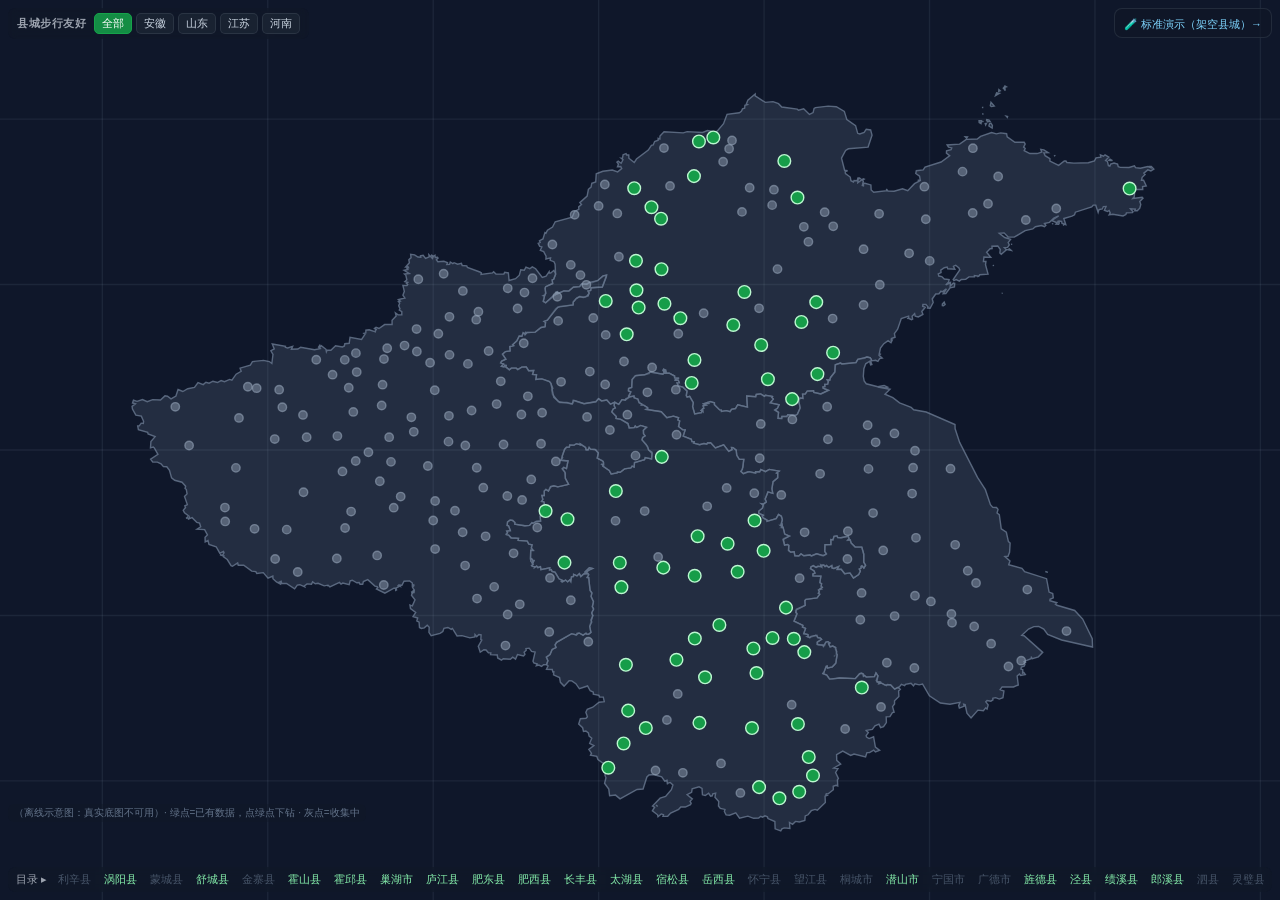
==== commit 8083f290: "deploy index.html" ====
--- a/index.html
+++ b/index.html
@@ -37,6 +37,51 @@
 <!-- 详情：路网好走度图例（红→黄→绿） -->
 <div id="roadlegend" class="roadlegend detail-ui"></div>
 
+<!-- 详情：图层切换 + 权重 + 方法学 -->
+<div id="layerbar" class="detail-ui">
+  <div class="lb-row">
+    <button class="lb on" data-k="friendly">友好区</button>
+    <button class="lb" data-k="score">综合分</button>
+    <button class="lb" data-k="access">可达</button>
+    <button class="lb" data-k="conn">连通</button>
+    <button class="lb" data-k="comfort">舒适</button>
+    <button class="lb" data-k="safety">安全</button>
+    <button class="lb" data-k="attr">吸引</button>
+  </div>
+  <div class="lb-row2">
+    <button id="wtoggle" class="lb2">权重 ▾</button>
+    <button id="mbtn" class="lb2">方法学</button>
+  </div>
+  <div id="wpanel" style="display:none">
+    <div id="wnote" class="wnote"></div>
+  </div>
+</div>
+
+<!-- 详情：单格解读（点格子弹出） -->
+<div id="cellnote"></div>
+
+<!-- 方法学弹层 -->
+<div id="methodmodal">
+  <div class="mm-box">
+    <button id="mclose" class="mclose">关闭 ✕</button>
+    <div class="mm-body">
+      <h3>步行友好度 · 计算方法学</h3>
+      <p><b>每格（约 160m×160m，每县 13×13=169 格）</b>独立算 5 个因子，再加权合成。</p>
+      <table class="mm-t">
+        <tr><th>因子</th><th>权重</th><th>含义 / 数据来源</th></tr>
+        <tr><td>可达性 access</td><td>30%</td><td>15 分钟步行可达的 POI 数量与多样度（OSM）</td></tr>
+        <tr><td>连通度 conn</td><td>18%</td><td>道路交叉口密度（degree≥3 节点）</td></tr>
+        <tr><td>舒适度 comfort</td><td>17%</td><td>坡度（来自高程）</td></tr>
+        <tr><td>安全度 safety</td><td>15%</td><td>离主干道距离（代理）</td></tr>
+        <tr><td>吸引力 attr</td><td>20%</td><td>公园 / 商业 / 公共空间多样度</td></tr>
+      </table>
+      <p><b>综合分</b> = Σ(权重ᵢ × 因子ᵢ)（各因子先按全县 min-max 归一到 0–100）。</p>
+      <p><b>友好区判定</b>：刻意<b>去掉吸引力</b>，用其余 4 因子重归一化，均分 ≥ 阈值（默认 65）即判为友好格，连片即形成「友好区」——避免 POI 少的县城被系统性惩罚。</p>
+      <p class="mm-note">⚠ 已知局限：① 分数为<b>全县相对值</b>，跨县不可直接比（站点已做同省排名校正）；② 安全度用「离主干道距离」代理，未用 OSM 的 sidewalk/lit/crossing 标签；③ 舒适度只看坡度，绿地数据已采集但未进模型；④ 升级标准（绿地 / 步道 / 路灯）的演示见 <a href="demo.html" style="color:#7dd3fc">架空县城演示页</a>。</p>
+    </div>
+  </div>
+</div>
+
 <!-- 悬浮名称提示 -->
 <div id="tip"></div>
 
--- a/css/style.css
+++ b/css/style.css
@@ -8,6 +8,7 @@
 body.detail .overview-ui{display:none}
 /* 覆盖 #chip/#dir 等带 ID 的 overview 控件的 display 规则 */
 body.detail #chip, body.detail #dir, body.detail #hint { display:none !important }
+#demolink{top:8px;right:8px;background:rgba(17,24,39,.7);padding:5px 9px;border-radius:8px;border:1px solid rgba(55,65,81,.5)}
 
 /* 顶部：标题 + 省份筛选，极简半透明 */
 #chip{top:8px;left:8px;display:flex;align-items:center;gap:8px;background:rgba(17,24,39,.55);backdrop-filter:blur(4px);padding:5px 9px;border-radius:8px;font-size:11px}
@@ -42,4 +43,24 @@
 #detailcard .nextc{display:inline-block;color:#475569;font-size:10px;cursor:pointer;letter-spacing:.5px;user-select:none}
 #detailcard .nextc:hover{color:#86efac}
 
+/* 路网好走度图例（红→黄→绿），仅县城详情显示 */
+.roadlegend{bottom:8px;left:8px;background:rgba(17,24,39,.72);backdrop-filter:blur(6px);border:1px solid rgba(55,65,81,.5);border-radius:10px;padding:8px 10px;font-size:10px;color:#cbd5e1;align-items:center;gap:8px}
+body.detail .roadlegend{display:flex}
+.roadlegend .rl-t{color:#94a3b8;white-space:nowrap}
+.roadlegend .rl-bar{width:90px;height:8px;border-radius:4px;background:linear-gradient(90deg,#ef4444,#facc15,#22c55e)}
+.roadlegend .rl-l{display:flex;flex-direction:column;align-items:center;line-height:1.05}
+
+/* Step 2：县城卡片五因子分解面板 */
+.factorbox{margin-top:7px;padding-top:6px;border-top:1px solid rgba(55,65,81,.5)}
+.factorbox .ftitle{color:#94a3b8;font-size:10px;margin-bottom:4px}
+.factorbox .fw{color:#64748b}
+.factorbox .frow{display:flex;align-items:center;gap:6px;margin:2px 0}
+.factorbox .fl{width:42px;color:#cbd5e1;font-size:10px;flex:0 0 auto}
+.factorbox .ftrack{flex:1;height:7px;background:rgba(148,163,184,.18);border-radius:4px;overflow:hidden}
+.factorbox .fbar{display:block;height:100%;border-radius:4px}
+.factorbox .fv{width:50px;text-align:right;font-size:11px;font-weight:600;color:#e2e8f0;flex:0 0 auto}
+.factorbox .fw2{color:#64748b;font-weight:400;font-size:9px;margin-left:2px}
+.factorbox .fsum{margin-top:5px;font-size:10px;color:#94a3b8}
+.factorbox .fnote{color:#64748b;font-size:10px}
+
 #tip{position:absolute;z-index:20;pointer-events:none;background:rgba(0,0,0,.78);color:#fff;font-size:11px;padding:2px 6px;border-radius:5px;display:none;transform:translate(-50%,-150%)}
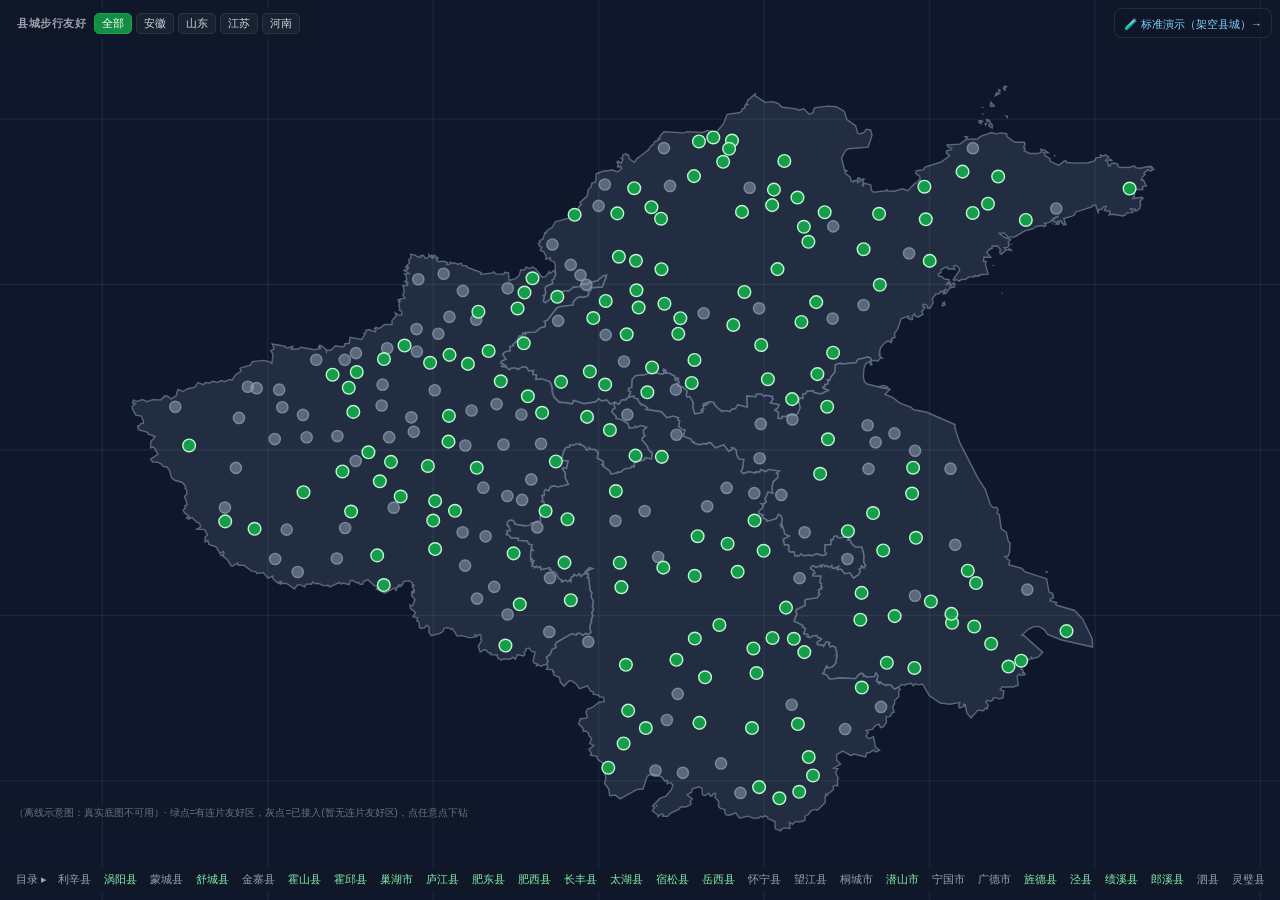
==== commit f1cf4d6f: "deploy: 用户点亮网格标记模式(会话级,点格变红,假装记录) + 灰点区分" ====
--- a/index.html
+++ b/index.html
@@ -49,6 +49,7 @@
     <button class="lb" data-k="attr">吸引</button>
   </div>
   <div class="lb-row2">
+    <button id="markbtn" class="lb2">标记</button>
     <button id="wtoggle" class="lb2">权重 ▾</button>
     <button id="mbtn" class="lb2">方法学</button>
   </div>
@@ -59,6 +60,9 @@
 
 <!-- 详情：单格解读（点格子弹出） -->
 <div id="cellnote"></div>
+
+<!-- 详情：标记模式提示条（点格变红 + 假装记录，仅当前会话） -->
+<div id="markbadge" class="detail-ui"></div>
 
 <!-- 方法学弹层 -->
 <div id="methodmodal">
--- a/css/style.css
+++ b/css/style.css
@@ -63,4 +63,34 @@
 .factorbox .fsum{margin-top:5px;font-size:10px;color:#94a3b8}
 .factorbox .fnote{color:#64748b;font-size:10px}
 
+/* 县城内交互：图层栏 / 权重 / 单格解读 / 方法学 */
+#layerbar{top:38px;left:8px;background:rgba(17,24,39,.8);backdrop-filter:blur(6px);border:1px solid rgba(55,65,81,.5);border-radius:10px;padding:7px 8px;font-size:11px;max-width:330px}
+#layerbar .lb-row{display:flex;flex-wrap:wrap;gap:4px}
+#layerbar .lb{background:rgba(51,65,85,.6);border:1px solid rgba(71,85,105,.6);color:#cbd5e1;border-radius:6px;padding:3px 7px;font-size:10px;cursor:pointer;line-height:1}
+#layerbar .lb:hover{background:rgba(71,85,105,.85)}
+#layerbar .lb.on{background:#16a34a;border-color:#22c55e;color:#fff}
+#layerbar .lb-row2{display:flex;gap:6px;margin-top:6px}
+#layerbar .lb2{background:transparent;border:1px solid rgba(71,85,105,.6);color:#94a3b8;border-radius:6px;padding:2px 8px;font-size:10px;cursor:pointer}
+#layerbar .lb2:hover{color:#e2e8f0}
+#wpanel{margin-top:6px;padding-top:6px;border-top:1px solid rgba(55,65,81,.5)}
+.wrow{display:flex;align-items:center;gap:6px;margin:3px 0}
+.wl{width:42px;color:#cbd5e1;font-size:10px;flex:0 0 auto}
+.wslider{flex:1;accent-color:#22c55e;min-width:0}
+.wv{width:34px;text-align:right;color:#e2e8f0;font-size:10px;flex:0 0 auto}
+.wnote{margin-top:4px;color:#64748b;font-size:9px;line-height:1.3}
+#cellnote{top:8px;right:8px;max-width:230px;background:rgba(17,24,39,.84);backdrop-filter:blur(6px);border:1px solid rgba(55,65,81,.6);border-radius:10px;padding:9px 11px;font-size:11px;color:#e2e8f0;display:none;z-index:11}
+#cellnote .cn-t{color:#94a3b8;font-size:10px;margin-bottom:4px}
+#cellnote .cn-row{margin:2px 0}
+#cellnote .cn-m{color:#64748b;font-size:9px;margin-left:4px}
+#cellnote .cn-note{margin-top:6px;padding-top:5px;border-top:1px solid rgba(55,65,81,.5);color:#94a3b8;font-size:10px;line-height:1.4}
+#methodmodal{display:none;position:fixed;inset:0;z-index:50;background:rgba(2,6,15,.72);align-items:center;justify-content:center}
+#methodmodal .mm-box{position:relative;background:#0f172a;border:1px solid rgba(55,65,81,.7);border-radius:12px;padding:18px 20px;max-width:520px;max-height:82vh;overflow:auto;font-size:12px;color:#e2e8f0;line-height:1.55}
+#methodmodal h3{font-size:15px;margin:0 0 8px}
+#methodmodal .mm-t{width:100%;border-collapse:collapse;margin:8px 0;font-size:11px}
+#methodmodal .mm-t th,#methodmodal .mm-t td{border:1px solid rgba(55,65,81,.6);padding:4px 6px;text-align:left;vertical-align:top}
+#methodmodal .mm-t th{background:rgba(30,41,59,.8);color:#cbd5e1}
+#methodmodal .mm-note{margin-top:8px;color:#fcd34d;background:rgba(66,32,6,.4);border:1px solid #854d0e;border-radius:6px;padding:6px 8px;font-size:10px}
+#methodmodal .mclose{position:absolute;top:10px;right:12px;background:rgba(51,65,85,.6);border:1px solid rgba(71,85,105,.6);color:#cbd5e1;border-radius:6px;padding:3px 9px;font-size:11px;cursor:pointer}
+#methodmodal .mclose:hover{background:rgba(71,85,105,.8)}
+
 #tip{position:absolute;z-index:20;pointer-events:none;background:rgba(0,0,0,.78);color:#fff;font-size:11px;padding:2px 6px;border-radius:5px;display:none;transform:translate(-50%,-150%)}
